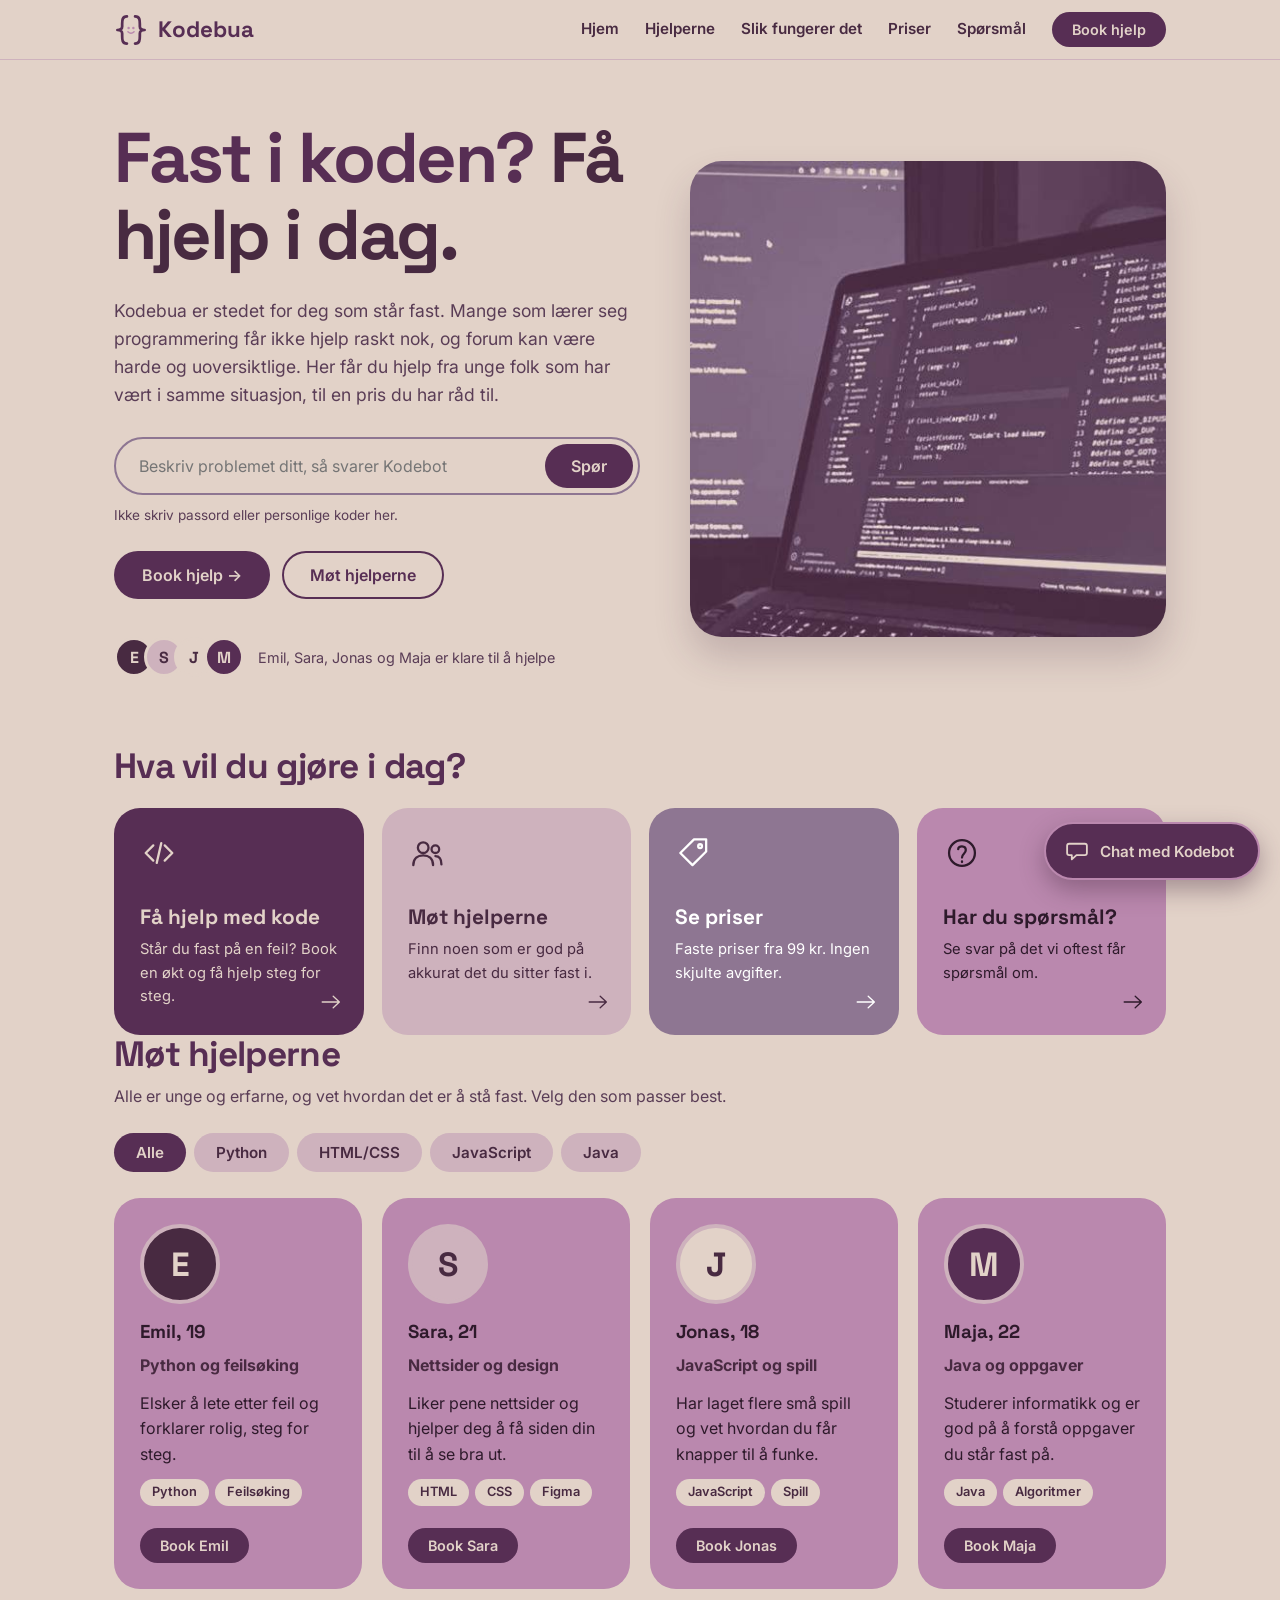
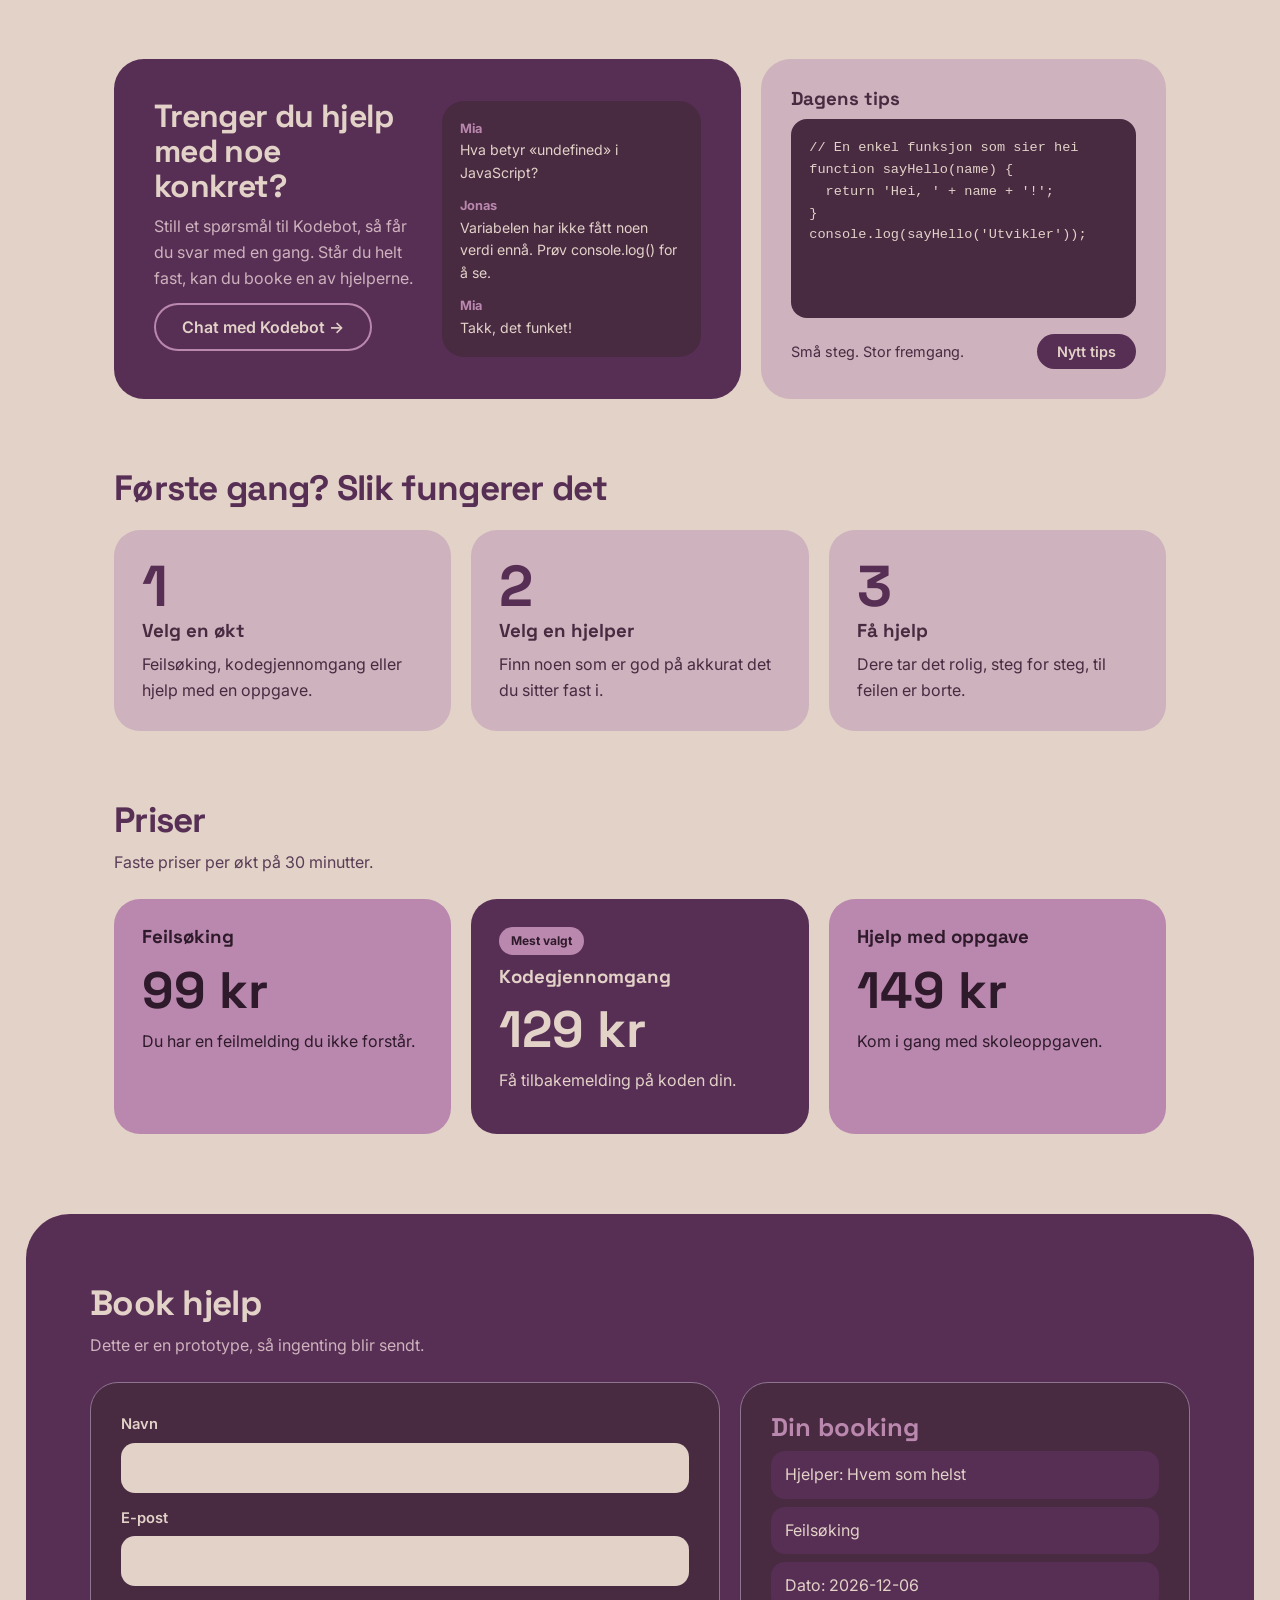
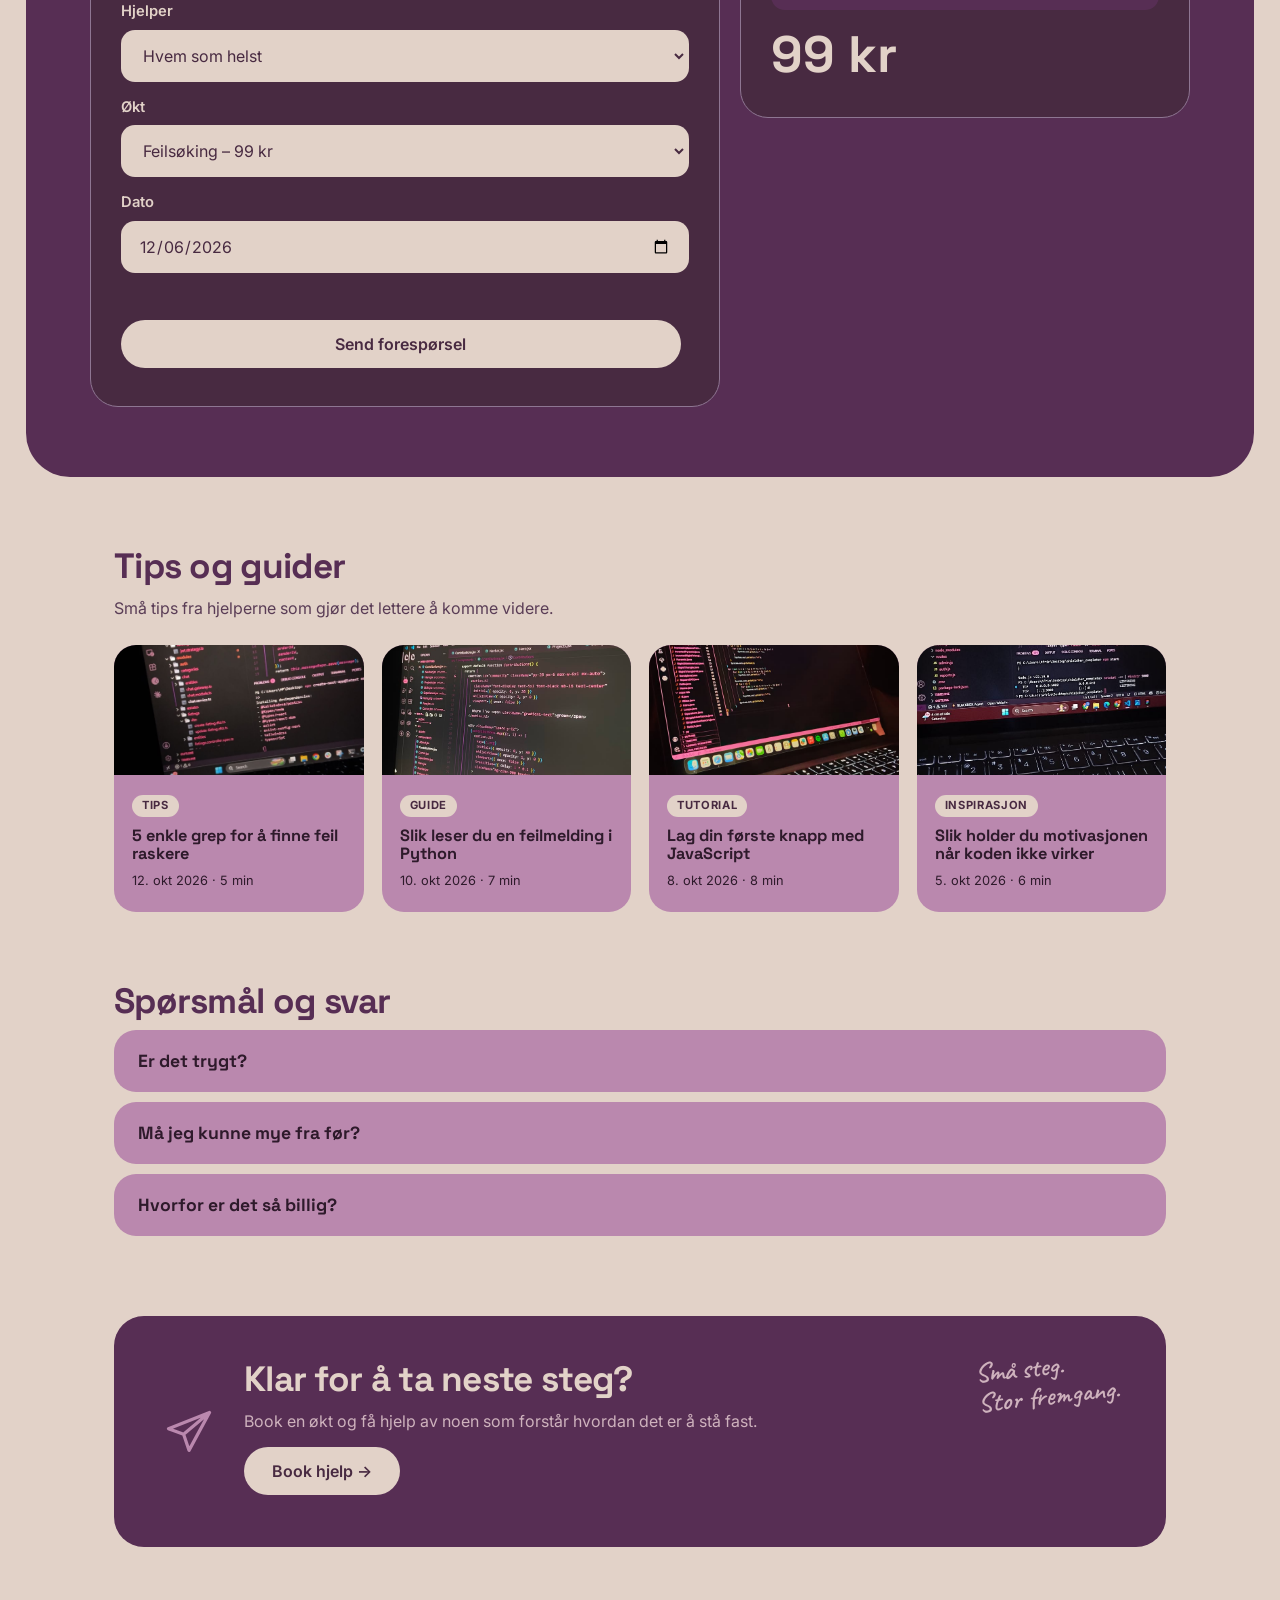
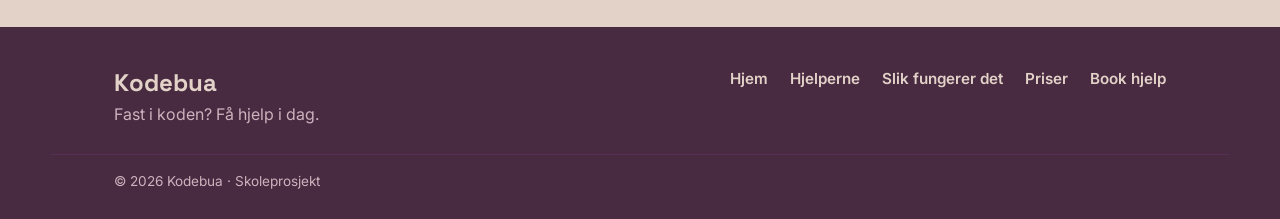
==== index.html @ 3bad92e0 "nettside" ====
<!doctype html>
<html lang="nb">
  <head>
    <meta charset="utf-8" />
    <meta
      name="viewport"
      content="width=device-width, initial-scale=1, viewport-fit=cover"
    />
    <title>Kodebua – programmeringshjelp</title>
    <link
      href="https://fonts.googleapis.com/css2?family=Caveat:wght@600&family=Inter:wght@400;600&family=Space+Grotesk:wght@500;700&display=swap"
      rel="stylesheet"
    />
    <link rel="stylesheet" href="style.css" />
  </head>
  <body>
    <header class="topp">
      <div class="wrap topprad">
        <a class="logo" href="#hjem">
          <svg
            viewBox="0 0 100 100"
            width="34"
            height="34"
            fill="none"
            stroke-linecap="round"
            stroke-linejoin="round"
          >
            <path
              d="M38 10C24 10 24 22 24 32L24 40C24 48 18 50 10 50C18 50 24 52 24 60L24 68C24 78 24 90 38 90"
              stroke="currentColor"
              stroke-width="8"
            />
            <path
              d="M62 10C76 10 76 22 76 32L76 40C76 48 82 50 90 50C82 50 76 52 76 60L76 68C76 78 76 90 62 90"
              stroke="currentColor"
              stroke-width="8"
            />
            <circle cx="43" cy="44" r="3.6" fill="#BA88AE" />
            <circle cx="57" cy="44" r="3.6" fill="#BA88AE" />
            <path d="M41 55Q50 64 59 55" stroke="#BA88AE" stroke-width="4.5" />
          </svg>
          Kodebua
        </a>
        <button id="menyKnapp" class="burger">☰</button>
        <nav id="meny">
          <a href="#hjem">Hjem</a>
          <a href="#hjelpere">Hjelperne</a>
          <a href="#slik">Slik fungerer det</a>
          <a href="#priser">Priser</a>
          <a href="#faq">Spørsmål</a>
          <a href="#book" class="knapp liten">Book hjelp</a>
        </nav>
      </div>
    </header>
    <section id="hjem" class="hero wrap">
      <div>
        <h1>Fast i koden? <span>Få hjelp i dag.</span></h1>
        <p class="ingress">
          Kodebua er stedet for deg som står fast. Mange som lærer seg
          programmering får ikke hjelp raskt nok, og forum kan være harde og
          uoversiktlige. Her får du hjelp fra unge folk som har vært i samme
          situasjon, til en pris du har råd til.
        </p>

        <form id="sokSkjema" class="sok">
          <input
            id="sokInput"
            type="text"
            aria-label="Beskriv problemet ditt"
            placeholder="Beskriv problemet ditt, så svarer Kodebot"
            autocomplete="off"
          />
          <button class="knapp" type="submit">Spør</button>
        </form>
        <p class="sokTips">Ikke skriv passord eller personlige koder her.</p>

        <a href="#book" class="knapp">Book hjelp →</a>
        <a href="#hjelpere" class="knapp omriss">Møt hjelperne</a>

        <div class="avatarer">
          <span class="a1">E</span><span class="a2">S</span
          ><span class="a3">J</span><span class="a4">M</span>
          <p>Emil, Sara, Jonas og Maja er klare til å hjelpe</p>
        </div>
      </div>
      <div class="fotorute">
        <img src="bilder/hero.jpg" alt="Kode på en laptop" />
      </div>
    </section>
    <section class="wrap seksjon">
      <h2>Hva vil du gjøre i dag?</h2>
      <div class="valg">
        <a href="#book" class="v1">
          <svg viewBox="0 0 100 100" class="ikon">
            <path d="M35 30L15 50L35 70M65 30L85 50L65 70M56 24L44 76" />
          </svg>
          <h3>Få hjelp med kode</h3>
          <p>Står du fast på en feil? Book en økt og få hjelp steg for steg.</p>
          <svg viewBox="0 0 100 100" class="pil">
            <path d="M10 50H86M60 24L88 50L60 76" />
          </svg>
        </a>
        <a href="#hjelpere" class="v2">
          <svg viewBox="0 0 100 100" class="ikon">
            <circle cx="40" cy="36" r="14" />
            <path d="M14 82C14 64 26 56 40 56C54 56 66 64 66 82" />
            <circle cx="72" cy="40" r="10" />
            <path d="M72 58C82 58 88 66 88 80" />
          </svg>
          <h3>Møt hjelperne</h3>
          <p>Finn noen som er god på akkurat det du sitter fast i.</p>
          <svg viewBox="0 0 100 100" class="pil">
            <path d="M10 50H86M60 24L88 50L60 76" />
          </svg>
        </a>
        <a href="#priser" class="v3">
          <svg viewBox="0 0 100 100" class="ikon">
            <path d="M14 50L50 14H82V46L46 82Z" />
            <circle cx="66" cy="32" r="5" />
          </svg>
          <h3>Se priser</h3>
          <p>Faste priser fra 99 kr. Ingen skjulte avgifter.</p>
          <svg viewBox="0 0 100 100" class="pil">
            <path d="M10 50H86M60 24L88 50L60 76" />
          </svg>
        </a>
        <a href="#faq" class="v4">
          <svg viewBox="0 0 100 100" class="ikon">
            <circle cx="50" cy="50" r="34" />
            <path d="M40 40C40 30 60 30 60 42C60 52 50 52 50 62M50 72V74" />
          </svg>
          <h3>Har du spørsmål?</h3>
          <p>Se svar på det vi oftest får spørsmål om.</p>
          <svg viewBox="0 0 100 100" class="pil">
            <path d="M10 50H86M60 24L88 50L60 76" />
          </svg>
        </a>
      </div>
      <h2>Møt hjelperne</h2>
      <p class="under">
        Alle er unge og erfarne, og vet hvordan det er å stå fast. Velg den som
        passer best.
      </p>
      <div class="filter">
        <button data-sprak="alle" class="valgt">Alle</button>
        <button data-sprak="python">Python</button>
        <button data-sprak="html">HTML/CSS</button>
        <button data-sprak="javascript">JavaScript</button>
        <button data-sprak="java">Java</button>
      </div>
      <div class="hjelpere">
        <article class="hjelper" data-sprak="python">
          <div class="bilde a1">E</div>
          <h3>Emil, 19</h3>
          <p class="rolle">Python og feilsøking</p>
          <p>Elsker å lete etter feil og forklarer rolig, steg for steg.</p>
          <p class="tags"><span>Python</span><span>Feilsøking</span></p>
          <button class="knapp liten" data-navn="Emil">Book Emil</button>
        </article>
        <article class="hjelper" data-sprak="html css">
          <div class="bilde a2">S</div>
          <h3>Sara, 21</h3>
          <p class="rolle">Nettsider og design</p>
          <p>
            Liker pene nettsider og hjelper deg å få siden din til å se bra ut.
          </p>
          <p class="tags">
            <span>HTML</span><span>CSS</span><span>Figma</span>
          </p>
          <button class="knapp liten" data-navn="Sara">Book Sara</button>
        </article>
        <article class="hjelper" data-sprak="javascript">
          <div class="bilde a3">J</div>
          <h3>Jonas, 18</h3>
          <p class="rolle">JavaScript og spill</p>
          <p>
            Har laget flere små spill og vet hvordan du får knapper til å funke.
          </p>
          <p class="tags"><span>JavaScript</span><span>Spill</span></p>
          <button class="knapp liten" data-navn="Jonas">Book Jonas</button>
        </article>
        <article class="hjelper" data-sprak="java">
          <div class="bilde a4">M</div>
          <h3>Maja, 22</h3>
          <p class="rolle">Java og oppgaver</p>
          <p>
            Studerer informatikk og er god på å forstå oppgaver du står fast på.
          </p>
          <p class="tags"><span>Java</span><span>Algoritmer</span></p>
          <button class="knapp liten" data-navn="Maja">Book Maja</button>
        </article>
      </div>
    </section>
    <section class="wrap seksjon hjelpeblokk" id="hjelp">
      <div class="stor">
        <div>
          <h2>Trenger du hjelp med noe konkret?</h2>
          <p>
            Still et spørsmål til Kodebot, så får du svar med en gang. Står du
            helt fast, kan du booke en av hjelperne.
          </p>
          <button id="apneChat" class="knapp omriss">Chat med Kodebot →</button>
        </div>
        <div class="forhand">
          <p><b>Mia</b> Hva betyr «undefined» i JavaScript?</p>
          <p>
            <b>Jonas</b> Variabelen har ikke fått noen verdi ennå. Prøv
            console.log() for å se.
          </p>
          <p><b>Mia</b> Takk, det funket!</p>
        </div>
      </div>
      <div class="tipskort">
        <h3>Dagens tips</h3>
        <pre><code id="tipsKode">// En enkel funksjon som sier hei
function sayHello(name) {
  return 'Hei, ' + name + '!';
}
console.log(sayHello('Utvikler'));</code></pre>
        <div class="tipsbunn">
          <p>Små steg. Stor fremgang.</p>
          <button id="nyttTips" class="knapp liten">Nytt tips</button>
        </div>
      </div>
    </section>
    <section id="slik" class="wrap seksjon">
      <h2>Første gang? Slik fungerer det</h2>
      <div class="trinn">
        <div>
          <b>1</b>
          <h3>Velg en økt</h3>
          <p>Feilsøking, kodegjennomgang eller hjelp med en oppgave.</p>
        </div>
        <div>
          <b>2</b>
          <h3>Velg en hjelper</h3>
          <p>Finn noen som er god på akkurat det du sitter fast i.</p>
        </div>
        <div>
          <b>3</b>
          <h3>Få hjelp</h3>
          <p>Dere tar det rolig, steg for steg, til feilen er borte.</p>
        </div>
      </div>
    </section>
    <section id="priser" class="wrap seksjon">
      <h2>Priser</h2>
      <p class="under">Faste priser per økt på 30 minutter.</p>
      <div class="priser">
        <div>
          <h3>Feilsøking</h3>
          <p class="pris">99 kr</p>
          <p>Du har en feilmelding du ikke forstår.</p>
        </div>
        <div class="populaer">
          <span class="badge">Mest valgt</span>
          <h3>Kodegjennomgang</h3>
          <p class="pris">129 kr</p>
          <p>Få tilbakemelding på koden din.</p>
        </div>
        <div>
          <h3>Hjelp med oppgave</h3>
          <p class="pris">149 kr</p>
          <p>Kom i gang med skoleoppgaven.</p>
        </div>
      </div>
    </section>
    <section id="book" class="mork">
      <div class="indre">
        <h2>Book hjelp</h2>
        <p class="under">Dette er en prototype, så ingenting blir sendt.</p>
        <div class="bookboks">
          <form id="skjema">
            <label>Navn <input id="navn" type="text" /></label>
            <label>E-post <input id="epost" type="text" /></label>
            <label
              >Hjelper
              <select id="hjelper">
                <option>Hvem som helst</option>
                <option>Emil</option>
                <option>Sara</option>
                <option>Jonas</option>
                <option>Maja</option>
              </select>
            </label>
            <label
              >Økt
              <select id="okt">
                <option value="99">Feilsøking – 99 kr</option>
                <option value="129">Kodegjennomgang – 129 kr</option>
                <option value="149">Hjelp med oppgave – 149 kr</option>
              </select>
            </label>
            <label>Dato <input id="dato" type="date" /></label>
            <p id="feil" class="feil"></p>
            <button class="knapp" type="submit">Send forespørsel</button>
          </form>
          <div class="sammendrag">
            <h3>Din booking</h3>
            <p class="linje" id="sumHjelper"></p>
            <p class="linje" id="sumOkt"></p>
            <p class="linje" id="sumDato"></p>
            <p id="sumPris" class="storpris"></p>
          </div>
        </div>
        <div id="takk" class="takk" hidden></div>
      </div>
    </section>
    <section id="guider" class="wrap seksjon">
      <h2>Tips og guider</h2>
      <p class="under">
        Små tips fra hjelperne som gjør det lettere å komme videre.
      </p>
      <div class="artikler">
        <article>
          <img src="bilder/program4.jpg" alt="" />
          <div>
            <span class="tag">Tips</span>
            <h3>5 enkle grep for å finne feil raskere</h3>
            <p>12. okt 2026 · 5 min</p>
          </div>
        </article>
        <article>
          <img src="bilder/program1.jpg" alt="" />
          <div>
            <span class="tag">Guide</span>
            <h3>Slik leser du en feilmelding i Python</h3>
            <p>10. okt 2026 · 7 min</p>
          </div>
        </article>
        <article>
          <img src="bilder/program2.jpg" alt="" />
          <div>
            <span class="tag">Tutorial</span>
            <h3>Lag din første knapp med JavaScript</h3>
            <p>8. okt 2026 · 8 min</p>
          </div>
        </article>
        <article>
          <img src="bilder/program3.jpg" alt="" />
          <div>
            <span class="tag">Inspirasjon</span>
            <h3>Slik holder du motivasjonen når koden ikke virker</h3>
            <p>5. okt 2026 · 6 min</p>
          </div>
        </article>
      </div>
    </section>
    <section id="faq" class="wrap seksjon">
      <h2>Spørsmål og svar</h2>
      <div class="faq">
        <div>
          <button>Er det trygt?</button>
          <p hidden>
            Ja. Alle følger faste regler, og du kan avslutte når du vil.
          </p>
        </div>
        <div>
          <button>Må jeg kunne mye fra før?</button>
          <p hidden>
            Nei, du kan være helt nybegynner. Ingen spørsmål er for enkle.
          </p>
        </div>
        <div>
          <button>Hvorfor er det så billig?</button>
          <p hidden>
            Hjelperne er unge, og vi vil at alle studenter skal ha råd til
            hjelp.
          </p>
        </div>
      </div>
    </section>
    <section class="wrap seksjon">
      <div class="cta">
        <svg viewBox="0 0 100 100" class="ctaikon">
          <path d="M88 14L12 44L40 54L50 84ZM40 54L88 14" />
        </svg>
        <div>
          <h2>Klar for å ta neste steg?</h2>
          <p>
            Book en økt og få hjelp av noen som forstår hvordan det er å stå
            fast.
          </p>
          <a href="#book" class="knapp lys">Book hjelp →</a>
        </div>
        <p class="notat2">Små steg.<br />Stor fremgang.</p>
      </div>
    </section>

    <footer>
      <div class="wrap fot">
        <div>
          <b>Kodebua</b>
          <p>Fast i koden? Få hjelp i dag.</p>
        </div>
        <div class="fotlenker">
          <a href="#hjem">Hjem</a><a href="#hjelpere">Hjelperne</a
          ><a href="#slik">Slik fungerer det</a><a href="#priser">Priser</a
          ><a href="#book">Book hjelp</a>
        </div>
      </div>
      <p class="wrap skole">© 2026 Kodebua · Skoleprosjekt</p>
    </footer>
    <button id="chatKnapp" class="chatKnapp" aria-label="Åpne chat">
      <svg
        viewBox="0 0 100 100"
        width="26"
        height="26"
        fill="none"
        stroke="currentColor"
        stroke-width="7"
        stroke-linecap="round"
        stroke-linejoin="round"
      >
        <path
          d="M20 22H80A8 8 0 0 1 88 30V58A8 8 0 0 1 80 66H48L30 82V66H20A8 8 0 0 1 12 58V30A8 8 0 0 1 20 22Z"
        />
      </svg>
      Chat med Kodebot
    </button>
    <div id="chatVindu" class="chatVindu" hidden>
      <div class="chatTopp">
        <div class="chatAvatar">
          <svg
            viewBox="0 0 100 100"
            width="26"
            height="26"
            fill="none"
            stroke-linecap="round"
            stroke-linejoin="round"
          >
            <path
              d="M38 10C24 10 24 22 24 32L24 40C24 48 18 50 10 50C18 50 24 52 24 60L24 68C24 78 24 90 38 90"
              stroke="#482A41"
              stroke-width="9"
            />
            <path
              d="M62 10C76 10 76 22 76 32L76 40C76 48 82 50 90 50C82 50 76 52 76 60L76 68C76 78 76 90 62 90"
              stroke="#482A41"
              stroke-width="9"
            />
            <circle cx="43" cy="44" r="4" fill="#BA88AE" />
            <circle cx="57" cy="44" r="4" fill="#BA88AE" />
            <path d="M41 55Q50 64 59 55" stroke="#BA88AE" stroke-width="5" />
          </svg>
        </div>
        <div class="chatNavn">
          <b>Kodebot</b><span><i></i> Online</span>
        </div>
        <button id="chatLukk" aria-label="Lukk chat">✕</button>
      </div>
      <div id="chatMeldinger" class="chatMeldinger"></div>
      <div class="chatForslag">
        <button>Priser</button>
        <button>Hvordan booker jeg?</button>
        <button>Hvem er hjelperne?</button>
        <button>Er det trygt?</button>
      </div>
      <form id="chatSkjema" class="chatSkjema">
        <input
          id="chatInput"
          type="text"
          placeholder="Skriv et spørsmål …"
          autocomplete="off"
        />
        <button type="submit" aria-label="Send">
          <svg
            viewBox="0 0 24 24"
            width="20"
            height="20"
            fill="none"
            stroke="currentColor"
            stroke-width="2.4"
            stroke-linecap="round"
            stroke-linejoin="round"
          >
            <path d="M5 12h14M13 6l6 6-6 6" />
          </svg>
        </button>
      </form>
    </div>
    <script src="script.js"></script>
  </body>
</html>
---- style.css ----
:root {
  --puce: #482a41;
  --violet: #572e54;
  --mount: #8e7692;
  --orchid: #ba88ae;
  --silver: #ceb2bd;
  --sand: #e2d2c8;

  --bg: #e2d2c8;
  --tekst: #482a41;
  --lys: #5a3d56;
  --kortTekst: #2e1a2b;

  box-sizing: border-box;
  padding-top: env(safe-area-inset-top, 0px);
  padding-bottom: env(safe-area-inset-bottom, 0px);
}

* {
  box-sizing: border-box;
}

html {
  scroll-behavior: smooth;
  scroll-padding-top: 80px;
  -webkit-text-size-adjust: 100%;
}

body {
  margin: 0;
  background: var(--bg);
  color: var(--tekst);
  font-family: Inter, sans-serif;
  line-height: 1.6;
}

h1,
h2,
h3 {
  font-family: "Space Grotesk", sans-serif;
  line-height: 1.1;
  margin: 0 0 10px;
  color: var(--violet);
}

h2 {
  font-size: 2.2rem;
  letter-spacing: -0.02em;
}
p {
  margin: 0 0 12px;
}
a {
  color: inherit;
}
img {
  display: block;
  width: 100%;
}

.wrap {
  max-width: 1180px;
  margin: 0 auto;
  padding-left: max(5vw, 18px);
  padding-right: max(5vw, 18px);
}

.seksjon {
  padding-top: 70px;
}
.under {
  color: var(--lys);
  margin-bottom: 24px;
}

/* gjør at innholdet i rutenettene kan krympe på små skjermer */
.hero > *,
.hjelpeblokk > *,
.bookboks > *,
.stor > *,
.cta > div {
  min-width: 0;
}

.topp {
  position: sticky;
  top: 0;
  z-index: 10;
  background: var(--bg);
  border-bottom: 1px solid var(--silver);
}

.topprad {
  display: flex;
  justify-content: space-between;
  align-items: center;
  padding-top: 12px;
  padding-bottom: 12px;
}

.logo {
  display: flex;
  align-items: center;
  gap: 10px;
  text-decoration: none;
  font:
    700 1.4rem "Space Grotesk",
    sans-serif;
  color: var(--violet);
}

nav {
  display: flex;
  align-items: center;
  gap: 26px;
}
nav a {
  text-decoration: none;
  font-weight: 600;
  font-size: 0.95rem;
}
nav a:not(.knapp):hover {
  color: var(--violet);
  text-decoration: underline;
  text-underline-offset: 6px;
}

.burger {
  display: none;
  background: none;
  border: 0;
  color: var(--violet);
  font-size: 1.8rem;
  line-height: 1;
  padding: 8px 10px;
  cursor: pointer;
}

.knapp {
  display: inline-block;
  border: 0;
  cursor: pointer;
  text-decoration: none;
  font:
    600 1rem Inter,
    sans-serif;
  padding: 14px 28px;
  border-radius: 999px;
  background: var(--violet);
  color: var(--sand);
  margin: 0 8px 8px 0;
  transition:
    transform 0.15s,
    box-shadow 0.15s;
}

.knapp:hover {
  transform: translateY(-2px);
  box-shadow: 0 8px 18px rgba(72, 42, 65, 0.25);
}
.knapp.liten {
  padding: 9px 20px;
  font-size: 0.9rem;
}
.knapp.lys {
  background: var(--sand);
  color: var(--puce);
}
.knapp.omriss {
  background: none;
  color: var(--violet);
  box-shadow: inset 0 0 0 2px var(--violet);
}
nav .knapp.liten {
  margin: 0;
}

.hero {
  display: grid;
  grid-template-columns: 1.05fr 0.95fr;
  gap: 50px;
  align-items: center;
  padding-top: 60px;
}

.hero h1 {
  font-size: 4.4rem;
  letter-spacing: -0.035em;
  margin-bottom: 22px;
}
.hero h1 span {
  color: var(--puce);
}
.ingress {
  font-size: 1.1rem;
  color: var(--lys);
  max-width: 50ch;
  margin-bottom: 28px;
}

.avatarer {
  display: flex;
  align-items: center;
  margin-top: 30px;
}

.avatarer span {
  width: 40px;
  height: 40px;
  flex-shrink: 0;
  border-radius: 50%;
  display: grid;
  place-items: center;
  font:
    700 1rem "Space Grotesk",
    sans-serif;
  border: 3px solid var(--bg);
  margin-right: -10px;
}

.avatarer p {
  margin: 0 0 0 24px;
  font-size: 0.9rem;
  color: var(--lys);
}

.a1 {
  background: var(--puce);
  color: var(--sand);
}
.a2 {
  background: var(--silver);
  color: var(--puce);
}
.a3 {
  background: var(--sand);
  color: var(--puce);
}
.a4 {
  background: var(--violet);
  color: var(--sand);
}

.fotorute img {
  aspect-ratio: 1;
  object-fit: cover;
  border-radius: 32px;
  box-shadow: 0 20px 36px rgba(72, 42, 65, 0.2);
}

.sok {
  display: flex;
  max-width: 560px;
  padding: 5px;
  background: var(--sand);
  border: 2px solid var(--mount);
  border-radius: 999px;
}

.sok input {
  flex: 1;
  min-width: 0;
  border: 0;
  background: transparent;
  padding: 12px 18px;
}
.sok .knapp {
  margin: 0;
  padding: 11px 26px;
}
.sokTips {
  font-size: 0.85rem;
  color: var(--lys);
  margin: 10px 0 24px;
}

.valg {
  display: grid;
  grid-template-columns: repeat(4, 1fr);
  gap: 18px;
  margin-top: 22px;
}

.valg a {
  position: relative;
  display: block;
  min-height: 220px;
  padding: 26px;
  border-radius: 26px;
  text-decoration: none;
  transition: transform 0.2s;
}

.valg a:hover {
  transform: translateY(-5px);
}
.valg h3 {
  color: inherit;
  font-size: 1.3rem;
}
.valg p {
  margin: 0;
  font-size: 0.92rem;
  max-width: 24ch;
}
.valg .v1 {
  background: var(--violet);
  color: var(--sand);
}
.valg .v2 {
  background: var(--silver);
  color: var(--puce);
}
.valg .v3 {
  background: var(--mount);
  color: #fff;
}
.valg .v4 {
  background: var(--orchid);
  color: var(--kortTekst);
}

.ikon,
.pil,
.ctaikon {
  fill: none;
  stroke: currentColor;
  stroke-width: 6;
  stroke-linecap: round;
  stroke-linejoin: round;
}
.ikon {
  width: 38px;
  height: 38px;
  margin-bottom: 26px;
}
.pil {
  position: absolute;
  right: 22px;
  bottom: 22px;
  width: 22px;
  height: 22px;
}

.filter {
  display: flex;
  flex-wrap: wrap;
  gap: 8px;
  margin-bottom: 26px;
}

.filter button {
  border: 0;
  cursor: pointer;
  font:
    600 0.95rem Inter,
    sans-serif;
  padding: 10px 22px;
  border-radius: 999px;
  background: var(--silver);
  color: var(--puce);
}

.filter button:hover {
  background: var(--mount);
  color: #fff;
}
.filter button.valgt {
  background: var(--violet);
  color: var(--sand);
}

.hjelpere {
  display: grid;
  grid-template-columns: repeat(4, 1fr);
  gap: 20px;
}
.hjelper {
  background: var(--orchid);
  color: var(--kortTekst);
  border-radius: 26px;
  padding: 26px;
}
.hjelper h3 {
  color: var(--kortTekst);
}
.hjelper[hidden] {
  display: none;
}

.bilde {
  width: 80px;
  height: 80px;
  border-radius: 50%;
  display: grid;
  place-items: center;
  font:
    700 2.1rem "Space Grotesk",
    sans-serif;
  margin-bottom: 18px;
  border: 4px solid var(--silver);
}

img.bilde {
  object-fit: cover;
}
.rolle {
  font-weight: 700;
  color: var(--puce);
}
.tags {
  display: flex;
  flex-wrap: wrap;
  gap: 6px;
}
.tags span {
  background: var(--sand);
  color: var(--puce);
  font-size: 0.8rem;
  font-weight: 600;
  padding: 3px 12px;
  border-radius: 999px;
}
.hjelper .knapp {
  margin: 10px 0 0;
}

.hjelpeblokk {
  display: grid;
  grid-template-columns: 1.55fr 1fr;
  gap: 20px;
}

.stor {
  background: var(--violet);
  color: var(--sand);
  border-radius: 30px;
  padding: 40px;
  display: grid;
  grid-template-columns: 1fr 1fr;
  gap: 28px;
  align-items: center;
}

.stor h2 {
  color: var(--sand);
  font-size: 2rem;
}
.stor p {
  color: var(--silver);
}
.stor .knapp.omriss {
  color: var(--sand);
  box-shadow: inset 0 0 0 2px var(--orchid);
}

.forhand {
  background: var(--puce);
  border-radius: 22px;
  padding: 18px;
}
.forhand p {
  margin: 0 0 12px;
  font-size: 0.88rem;
  color: var(--sand);
}
.forhand p:last-child {
  margin: 0;
}
.forhand b {
  display: block;
  color: var(--orchid);
  font-size: 0.8rem;
}

.tipskort {
  background: var(--silver);
  color: var(--puce);
  border-radius: 30px;
  padding: 30px;
  display: flex;
  flex-direction: column;
}
.tipskort h3 {
  color: var(--puce);
}

pre {
  margin: 0 0 16px;
  padding: 18px;
  border-radius: 16px;
  background: var(--puce);
  color: var(--sand);
  font:
    500 0.85rem/1.6 Consolas,
    Menlo,
    monospace;
  overflow-x: auto;
  flex: 1;
}

.tipsbunn {
  display: flex;
  justify-content: space-between;
  align-items: center;
  gap: 12px;
}
.tipsbunn p {
  margin: 0;
  font-size: 0.9rem;
}
.tipsbunn .knapp {
  margin: 0;
}

.trinn {
  display: grid;
  grid-template-columns: repeat(3, 1fr);
  gap: 20px;
  margin-top: 22px;
}
.trinn div {
  background: var(--silver);
  border-radius: 26px;
  padding: 28px;
}
.trinn b {
  display: block;
  font:
    700 3.6rem/1 "Space Grotesk",
    sans-serif;
  color: var(--violet);
  margin-bottom: 6px;
}
.trinn h3 {
  color: var(--puce);
}
.trinn p {
  margin: 0;
}

.priser {
  display: grid;
  grid-template-columns: repeat(3, 1fr);
  gap: 20px;
}
.priser div {
  background: var(--orchid);
  color: var(--kortTekst);
  border-radius: 26px;
  padding: 28px;
}
.priser h3 {
  color: inherit;
}
.pris {
  font:
    700 3.2rem "Space Grotesk",
    sans-serif;
  margin: 0 0 6px;
}
.priser .populaer {
  background: var(--violet);
  color: var(--sand);
}

.badge {
  display: inline-block;
  background: var(--orchid);
  color: var(--kortTekst);
  font-weight: 700;
  font-size: 0.75rem;
  padding: 4px 12px;
  border-radius: 999px;
  margin-bottom: 12px;
}

.mork {
  margin: 80px 2vw 0;
  border-radius: 44px;
  background: var(--violet);
  color: var(--sand);
  padding: 70px 5vw;
}
.indre {
  max-width: 1100px;
  margin: 0 auto;
}
.mork h2 {
  color: var(--sand);
}
.mork .under {
  color: var(--silver);
}

.bookboks {
  display: grid;
  grid-template-columns: 1.4fr 1fr;
  gap: 20px;
}

/* denne hadde en skråstrek foran (\#skjema), så den virket ikke */
#skjema {
  background: var(--puce);
  border: 1px solid var(--mount);
  border-radius: 28px;
  padding: 30px;
  display: grid;
  gap: 14px;
}

label {
  display: grid;
  gap: 6px;
  font-weight: 600;
  font-size: 0.92rem;
}

input,
select {
  font:
    400 1rem Inter,
    sans-serif;
  padding: 13px 16px;
  border-radius: 14px;
  border: 2px solid transparent;
  background: var(--sand);
  color: var(--puce);
  width: 100%;
}

input:focus,
select:focus {
  border-color: var(--orchid);
  outline: none;
}
.feil {
  color: var(--orchid);
  margin: 0;
  min-height: 1.2em;
}
.mork .knapp {
  background: var(--sand);
  color: var(--puce);
}

.sammendrag {
  background: var(--puce);
  border: 1px solid var(--mount);
  border-radius: 28px;
  padding: 30px;
  align-self: start;
}
.sammendrag h3 {
  color: var(--orchid);
  font-size: 1.6rem;
}
.linje {
  background: var(--violet);
  border-radius: 14px;
  padding: 11px 14px;
  margin-bottom: 8px;
}
.storpris {
  font:
    700 3.2rem "Space Grotesk",
    sans-serif;
  margin: 12px 0 0;
}
.takk {
  background: var(--puce);
  border-radius: 28px;
  padding: 30px;
  text-align: center;
  margin-top: 20px;
}
.takk[hidden] {
  display: none;
}

.artikler {
  display: grid;
  grid-template-columns: repeat(4, 1fr);
  gap: 18px;
}
.artikler article {
  background: var(--orchid);
  color: var(--kortTekst);
  border-radius: 22px;
  overflow: hidden;
}
.artikler img {
  height: 130px;
  object-fit: cover;
}
.artikler div {
  padding: 16px 18px 20px;
}

.tag {
  display: inline-block;
  background: var(--sand);
  color: var(--puce);
  font-size: 0.7rem;
  font-weight: 700;
  letter-spacing: 0.06em;
  text-transform: uppercase;
  padding: 2px 10px;
  border-radius: 999px;
}

.artikler h3 {
  color: var(--kortTekst);
  font-size: 1.02rem;
  margin: 10px 0 8px;
}
.artikler p {
  margin: 0;
  font-size: 0.8rem;
}

.faq div {
  background: var(--orchid);
  color: var(--kortTekst);
  border-radius: 22px;
  margin-bottom: 10px;
  overflow: hidden;
}

.faq button {
  width: 100%;
  text-align: left;
  background: none;
  border: 0;
  cursor: pointer;
  color: var(--kortTekst);
  font:
    700 1.1rem "Space Grotesk",
    sans-serif;
  padding: 20px 24px;
}

.faq p {
  padding: 0 24px 20px;
  margin: 0;
}

.cta {
  position: relative;
  display: flex;
  align-items: center;
  gap: 28px;
  background: var(--violet);
  color: var(--sand);
  border-radius: 30px;
  padding: 44px 48px;
}
.cta h2 {
  color: var(--sand);
}
.cta p {
  color: var(--silver);
}
.ctaikon {
  width: 54px;
  height: 54px;
  flex-shrink: 0;
  color: var(--orchid);
}

.notat2 {
  position: absolute;
  right: 48px;
  top: 36px;
  margin: 0;
  font:
    600 1.7rem/1.1 Caveat,
    cursive;
  color: var(--orchid);
  transform: rotate(-6deg);
}

/* bunnen */
footer {
  margin-top: 80px;
  padding: 40px 0 26px;
  background: var(--puce);
  color: var(--sand);
}
.fot {
  display: flex;
  justify-content: space-between;
  gap: 30px;
  flex-wrap: wrap;
}
.fot b {
  font:
    700 1.5rem "Space Grotesk",
    sans-serif;
}
.fot p {
  color: var(--silver);
  margin: 4px 0 0;
}
.fotlenker {
  display: flex;
  gap: 22px;
  flex-wrap: wrap;
  align-items: flex-start;
}
.fotlenker a {
  text-decoration: none;
  font-weight: 600;
  font-size: 0.95rem;
}
.fotlenker a:hover {
  color: var(--orchid);
}
.skole {
  margin-top: 26px;
  padding-top: 16px;
  border-top: 1px solid var(--violet);
  font-size: 0.85rem;
  color: var(--silver);
}

/* chatboten */
.chatKnapp {
  position: fixed;
  right: 20px;
  bottom: calc(20px + env(safe-area-inset-bottom, 0px));
  z-index: 50;
  display: flex;
  align-items: center;
  gap: 10px;
  padding: 14px 24px 14px 18px;
  border-radius: 999px;
  border: 2px solid var(--orchid);
  cursor: pointer;
  background: var(--violet);
  color: var(--sand);
  font:
    600 0.95rem Inter,
    sans-serif;
  box-shadow: 0 10px 24px rgba(72, 42, 65, 0.4);
  transition: transform 0.2s;
}

.chatKnapp:hover {
  transform: translateY(-3px);
}

.chatVindu {
  position: fixed;
  right: 20px;
  bottom: calc(96px + env(safe-area-inset-bottom, 0px));
  z-index: 50;
  width: min(360px, calc(100vw - 32px));
  height: 480px;
  max-height: calc(100vh - 130px);
  max-height: calc(100dvh - 130px);
  display: flex;
  flex-direction: column;
  background: var(--sand);
  border-radius: 28px;
  overflow: hidden;
  box-shadow: 0 20px 50px rgba(72, 42, 65, 0.4);
  animation: opp 0.25s both;
}

.chatVindu[hidden] {
  display: none;
}
.chatTopp {
  display: flex;
  align-items: center;
  gap: 12px;
  padding: 16px 18px;
  background: var(--violet);
  color: var(--sand);
}
.chatAvatar {
  width: 44px;
  height: 44px;
  border-radius: 50%;
  background: var(--sand);
  display: grid;
  place-items: center;
}
.chatNavn {
  flex: 1;
}
.chatNavn b {
  display: block;
  font:
    700 1.1rem "Space Grotesk",
    sans-serif;
  line-height: 1.2;
}
.chatNavn span {
  font-size: 0.8rem;
  color: var(--silver);
}
.chatNavn i {
  display: inline-block;
  width: 8px;
  height: 8px;
  border-radius: 50%;
  background: var(--orchid);
  margin-right: 4px;
}
.chatTopp button {
  background: var(--puce);
  border: 0;
  width: 36px;
  height: 36px;
  border-radius: 50%;
  color: var(--sand);
  cursor: pointer;
}
.chatMeldinger {
  flex: 1;
  overflow-y: auto;
  padding: 18px 16px 10px;
  display: flex;
  flex-direction: column;
  gap: 10px;
}

.melding {
  margin: 0;
  max-width: 84%;
  padding: 11px 15px;
  border-radius: 20px;
  font-size: 0.93rem;
  line-height: 1.45;
  animation: opp 0.2s both;
}
.melding.bot {
  background: var(--orchid);
  color: var(--kortTekst);
  border-bottom-left-radius: 6px;
  align-self: flex-start;
}
.melding.meg {
  background: var(--violet);
  color: var(--sand);
  border-bottom-right-radius: 6px;
  align-self: flex-end;
}

.skriver {
  display: flex;
  gap: 4px;
  padding: 14px 16px;
}
.skriver span {
  width: 7px;
  height: 7px;
  border-radius: 50%;
  background: var(--mount);
  animation: hopp 1s infinite;
}
.skriver span:nth-child(2) {
  animation-delay: 0.15s;
}
.skriver span:nth-child(3) {
  animation-delay: 0.3s;
}

.chatForslag {
  display: flex;
  flex-wrap: wrap;
  gap: 6px;
  padding: 0 16px 12px;
}
.chatForslag button {
  cursor: pointer;
  background: var(--silver);
  color: var(--puce);
  font:
    600 0.8rem Inter,
    sans-serif;
  padding: 7px 13px;
  border-radius: 999px;
  border: 0;
}
.chatForslag button:hover {
  background: var(--mount);
  color: #fff;
}

.chatSkjema {
  display: flex;
  gap: 8px;
  padding: 12px 14px 16px;
  background: var(--silver);
}
.chatSkjema input {
  min-width: 0;
  background: var(--sand);
  padding: 11px 16px;
  border-radius: 999px;
}
.chatSkjema button {
  border: 0;
  cursor: pointer;
  background: var(--violet);
  color: var(--sand);
  width: 44px;
  height: 44px;
  flex-shrink: 0;
  border-radius: 50%;
  display: grid;
  place-items: center;
}
.chatSkjema button:hover {
  background: var(--puce);
}

@keyframes opp {
  from {
    opacity: 0;
    transform: translateY(10px);
  }
  to {
    opacity: 1;
    transform: none;
  }
}

@keyframes hopp {
  0%,
  60%,
  100% {
    transform: translateY(0);
  }
  30% {
    transform: translateY(-5px);
  }
}

/* ---------- nettbrett ---------- */
@media (max-width: 1000px) {
  .valg,
  .hjelpere,
  .artikler {
    grid-template-columns: 1fr 1fr;
  }
  .hjelpeblokk {
    grid-template-columns: 1fr;
  }
}

/* ---------- stor mobil og liten nettbrett ---------- */
@media (max-width: 820px) {
  .seksjon {
    padding-top: 56px;
  }
  .hero,
  .bookboks {
    grid-template-columns: 1fr;
  }
  .hero {
    gap: 32px;
    padding-top: 32px;
  }
  .hero h1 {
    font-size: 3rem;
  }
  .fotorute {
    max-width: 420px;
  }
  .trinn,
  .priser,
  .stor {
    grid-template-columns: 1fr;
  }
  .stor {
    padding: 30px 26px;
    gap: 22px;
  }
  .tipskort {
    padding: 24px;
  }
  .trinn div,
  .priser div {
    padding: 24px;
  }
  .valg a {
    min-height: 0;
    padding-bottom: 60px;
  }
  h2 {
    font-size: 1.9rem;
  }
  .mork {
    margin: 56px 10px 0;
    padding: 40px 18px;
    border-radius: 32px;
  }
  #skjema,
  .sammendrag {
    padding: 22px;
  }
  .cta {
    flex-direction: column;
    align-items: flex-start;
    padding: 34px 26px;
  }
  .notat2 {
    display: none;
  }
  .fot {
    flex-direction: column;
    gap: 22px;
  }
  footer {
    margin-top: 56px;
  }
  .burger {
    display: block;
  }

  nav {
    display: none;
    position: absolute;
    top: 100%;
    left: 0;
    right: 0;
    flex-direction: column;
    align-items: flex-start;
    gap: 6px;
    padding: 12px 18px 22px;
    background: var(--bg);
    border-bottom: 1px solid var(--silver);
  }

  nav a:not(.knapp) {
    display: block;
    width: 100%;
    padding: 10px 0;
    font-size: 1.05rem;
  }
  nav .knapp.liten {
    margin-top: 8px;
  }
  nav.apen {
    display: flex;
  }
}

/* ---------- mobil ---------- */
@media (max-width: 560px) {
  .valg,
  .hjelpere,
  .artikler {
    grid-template-columns: 1fr;
  }
  .hero h1 {
    font-size: 2.6rem;
  }
  h2 {
    font-size: 1.7rem;
  }
  .stor h2 {
    font-size: 1.6rem;
  }
  .pris,
  .storpris {
    font-size: 2.6rem;
  }
  .ingress {
    font-size: 1rem;
  }
  .hero a.knapp {
    display: block;
    text-align: center;
    margin: 0 0 10px;
  }
  .sok .knapp {
    padding: 11px 20px;
  }
  .avatarer p {
    font-size: 0.85rem;
  }
  .artikler img {
    height: 170px;
  }
  .faq button {
    font-size: 1rem;
    padding: 18px 20px;
  }
  .faq p {
    padding: 0 20px 18px;
  }
  .tipsbunn {
    flex-wrap: wrap;
  }

  /* chatknappen blir rund så den ikke dekker innhold */
  .chatKnapp {
    font-size: 0;
    gap: 0;
    padding: 16px;
    right: 14px;
    bottom: calc(14px + env(safe-area-inset-bottom, 0px));
  }
  .chatKnapp svg {
    width: 28px;
    height: 28px;
  }

  /* chatvinduet fyller bredden på mobil */
  .chatVindu {
    left: 12px;
    right: 12px;
    width: auto;
    bottom: calc(86px + env(safe-area-inset-bottom, 0px));
    height: 560px;
    max-height: calc(100vh - 110px);
    max-height: calc(100dvh - 110px);
  }
}

@media (prefers-reduced-motion: reduce) {
  * {
    animation: none !important;
    transition: none !important;
  }
}

.skjult {
  display: none;
}
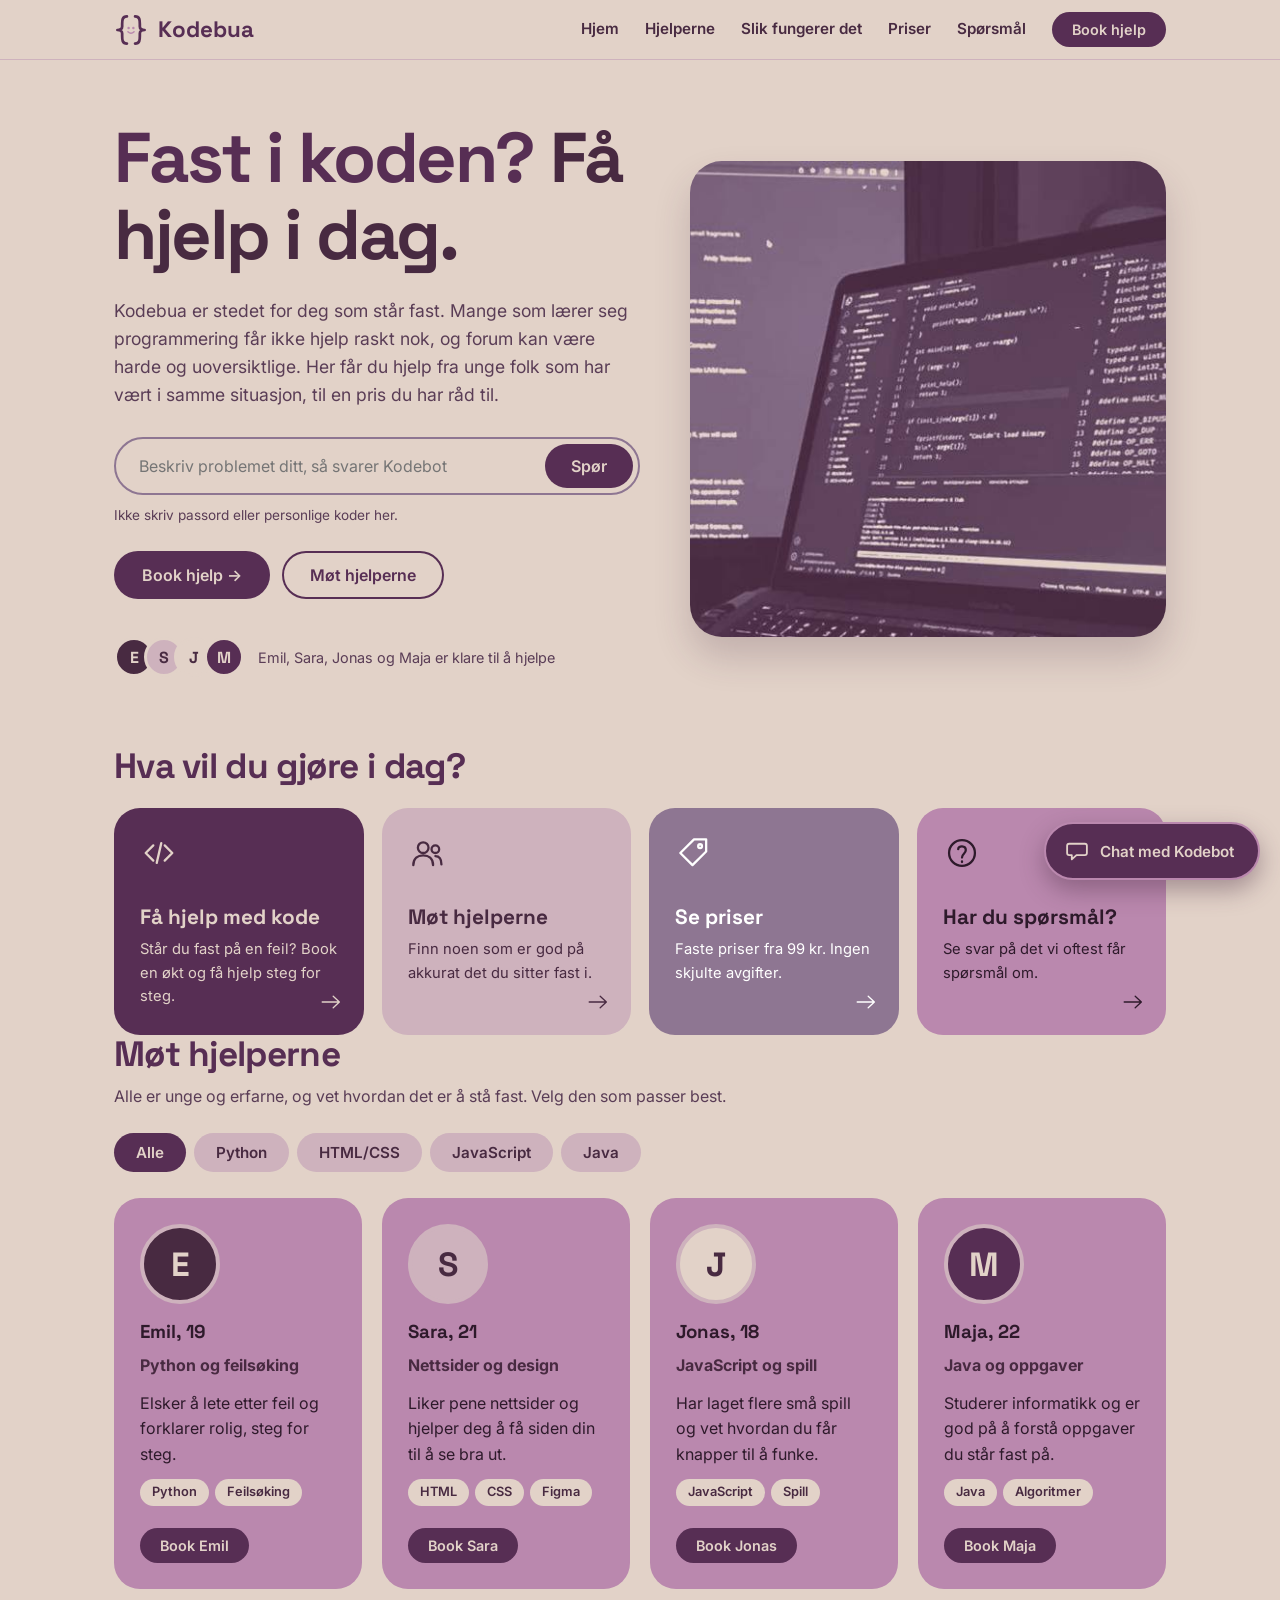
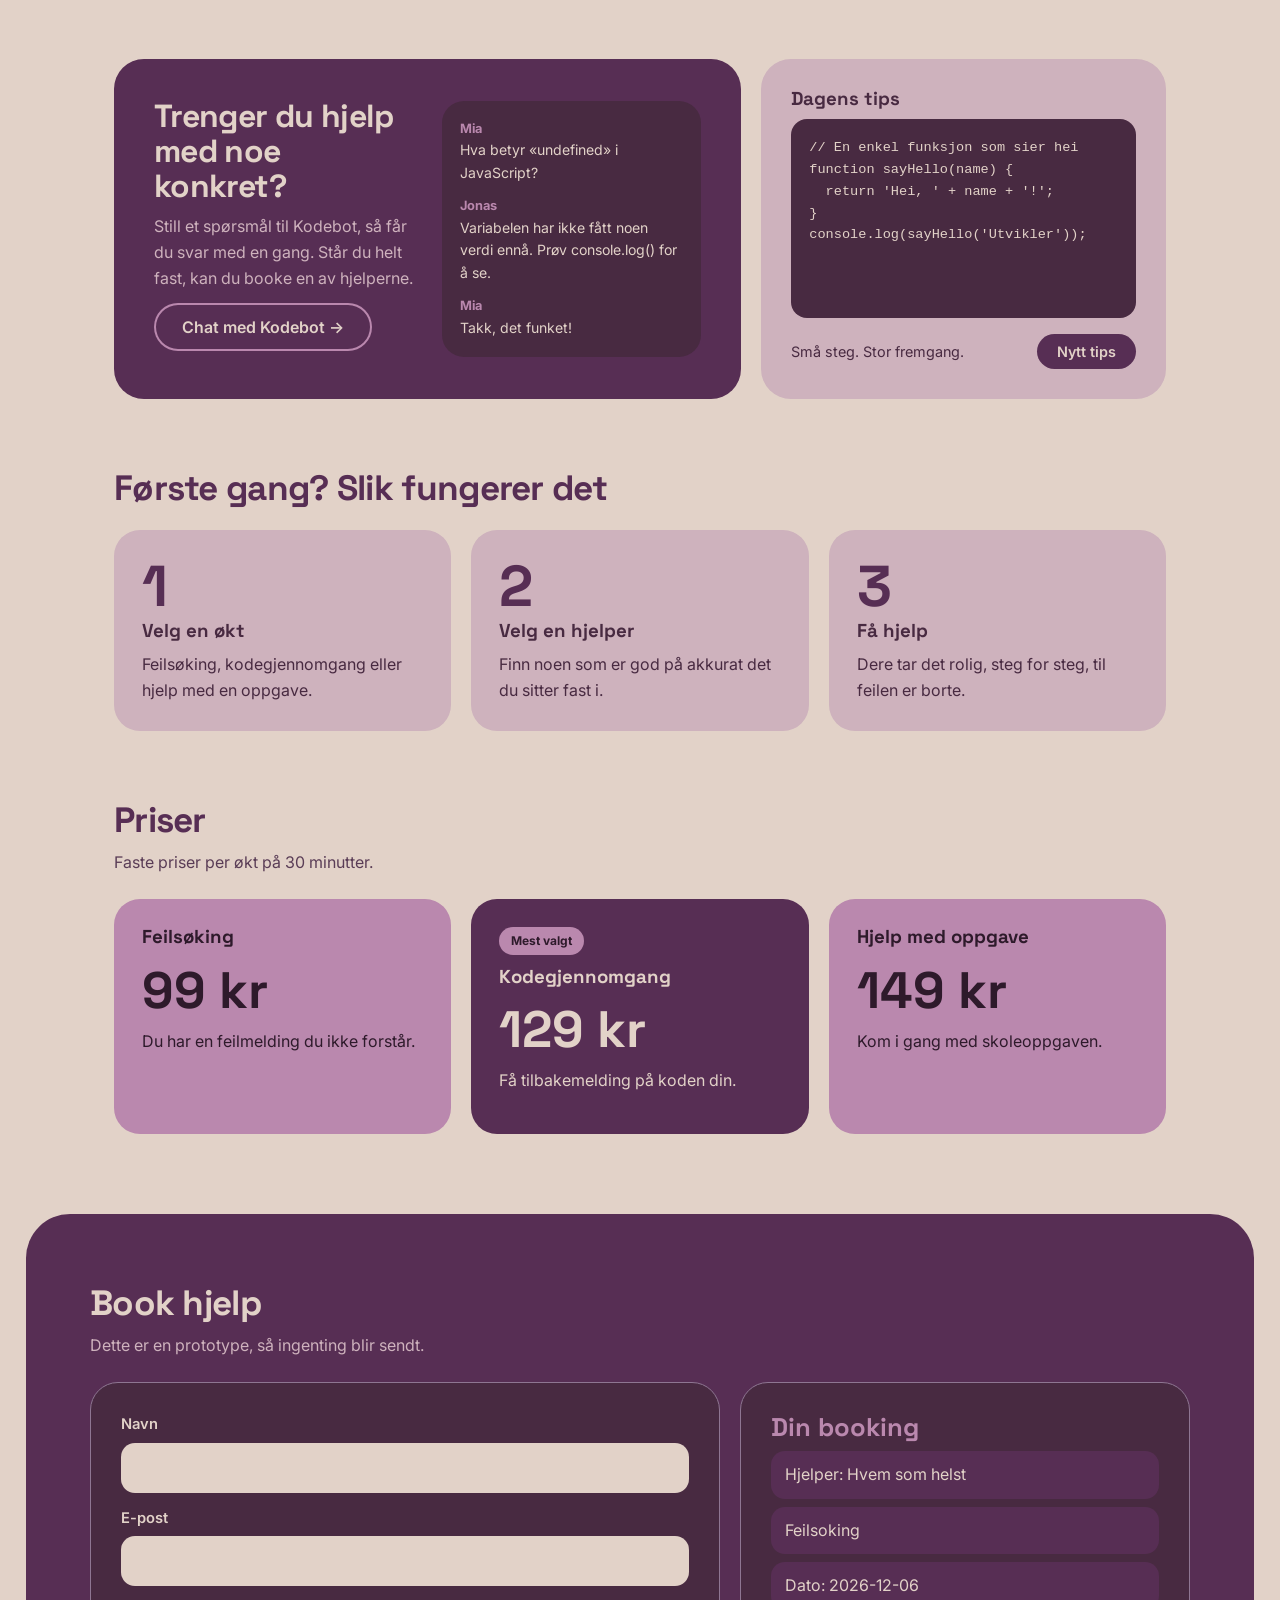
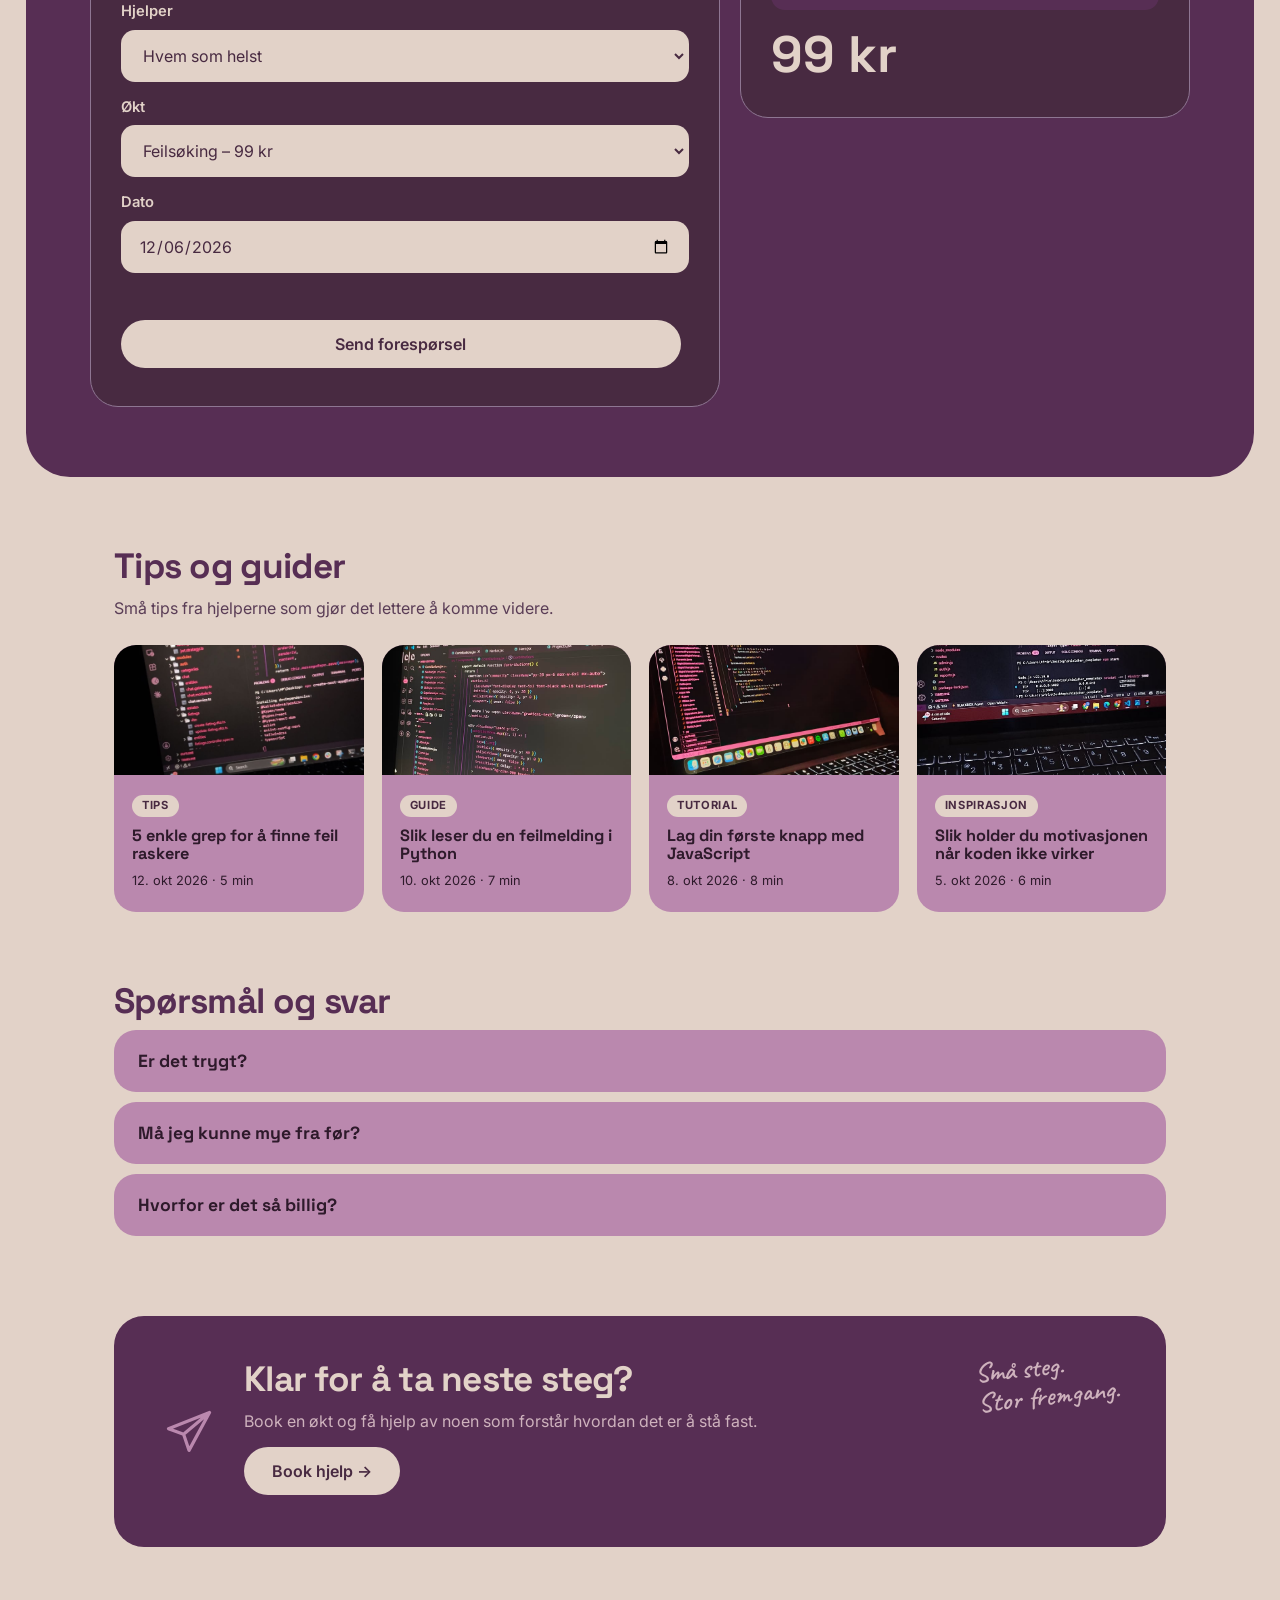
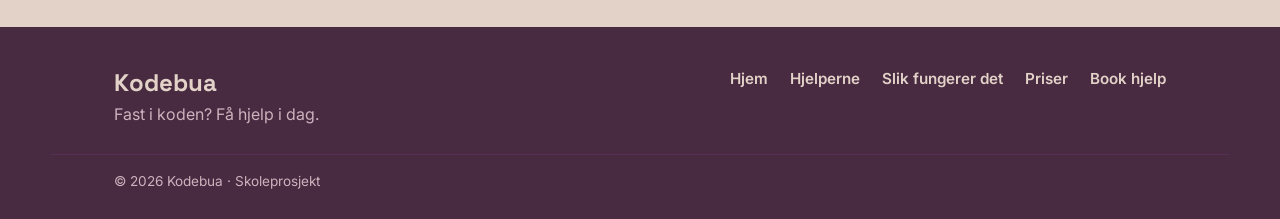
==== commit 85868d19: "nettside" ====
--- a/index.html
+++ b/index.html
@@ -479,6 +479,7 @@
         </button>
       </form>
     </div>
-    <script src="script.js"></script>
+    <script src="api.js"></script>
+    <script src="app.js"></script>
   </body>
 </html>
--- a/style.css
+++ b/style.css
@@ -73,7 +73,6 @@
   margin-bottom: 24px;
 }
 
-/* gjør at innholdet i rutenettene kan krympe på små skjermer */
 .hero > *,
 .hjelpeblokk > *,
 .bookboks > *,
@@ -599,7 +598,6 @@
   gap: 20px;
 }
 
-/* denne hadde en skråstrek foran (\#skjema), så den virket ikke */
 #skjema {
   background: var(--puce);
   border: 1px solid var(--mount);
@@ -780,7 +778,6 @@
   transform: rotate(-6deg);
 }
 
-/* bunnen */
 footer {
   margin-top: 80px;
   padding: 40px 0 26px;
@@ -824,7 +821,6 @@
   color: var(--silver);
 }
 
-/* chatboten */
 .chatKnapp {
   position: fixed;
   right: 20px;
@@ -1040,7 +1036,6 @@
   }
 }
 
-/* ---------- nettbrett ---------- */
 @media (max-width: 1000px) {
   .valg,
   .hjelpere,
@@ -1052,7 +1047,6 @@
   }
 }
 
-/* ---------- stor mobil og liten nettbrett ---------- */
 @media (max-width: 820px) {
   .seksjon {
     padding-top: 56px;
@@ -1150,7 +1144,6 @@
   }
 }
 
-/* ---------- mobil ---------- */
 @media (max-width: 560px) {
   .valg,
   .hjelpere,
@@ -1198,7 +1191,6 @@
     flex-wrap: wrap;
   }
 
-  /* chatknappen blir rund så den ikke dekker innhold */
   .chatKnapp {
     font-size: 0;
     gap: 0;
@@ -1211,7 +1203,6 @@
     height: 28px;
   }
 
-  /* chatvinduet fyller bredden på mobil */
   .chatVindu {
     left: 12px;
     right: 12px;
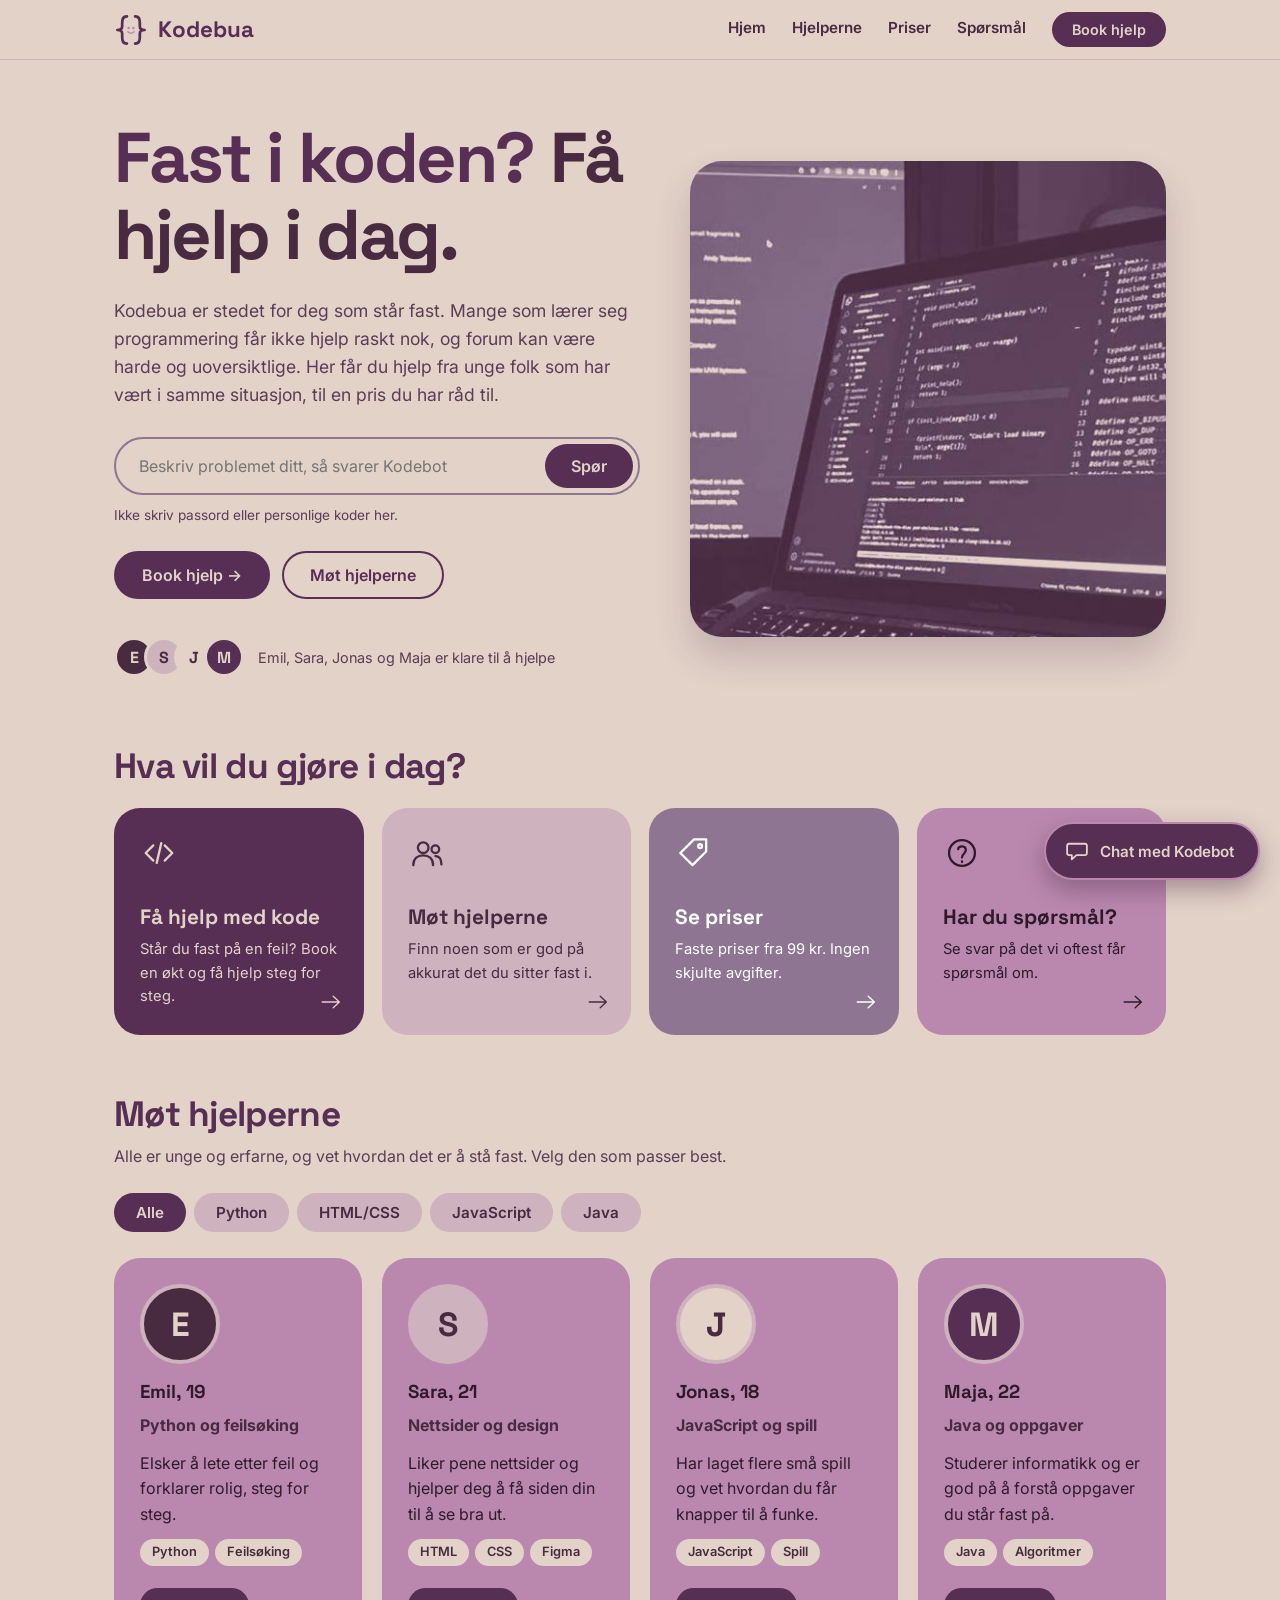
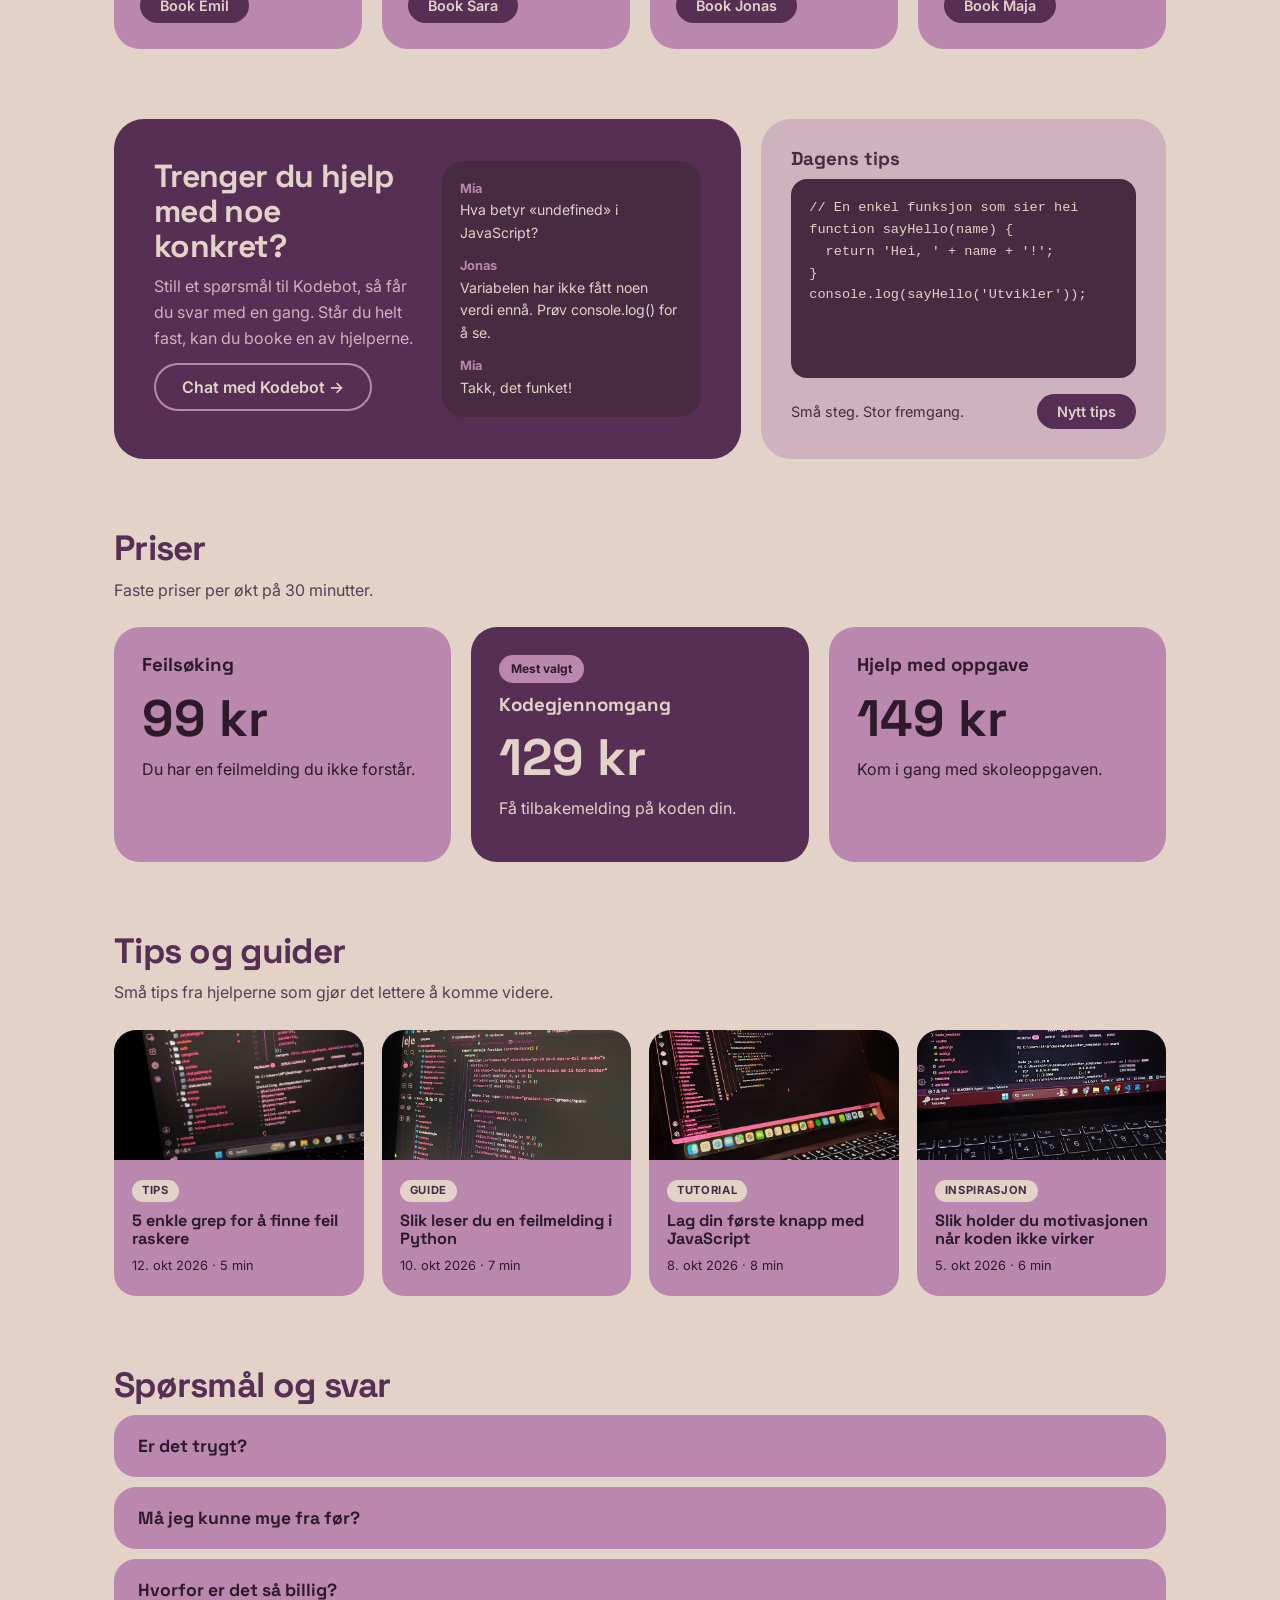
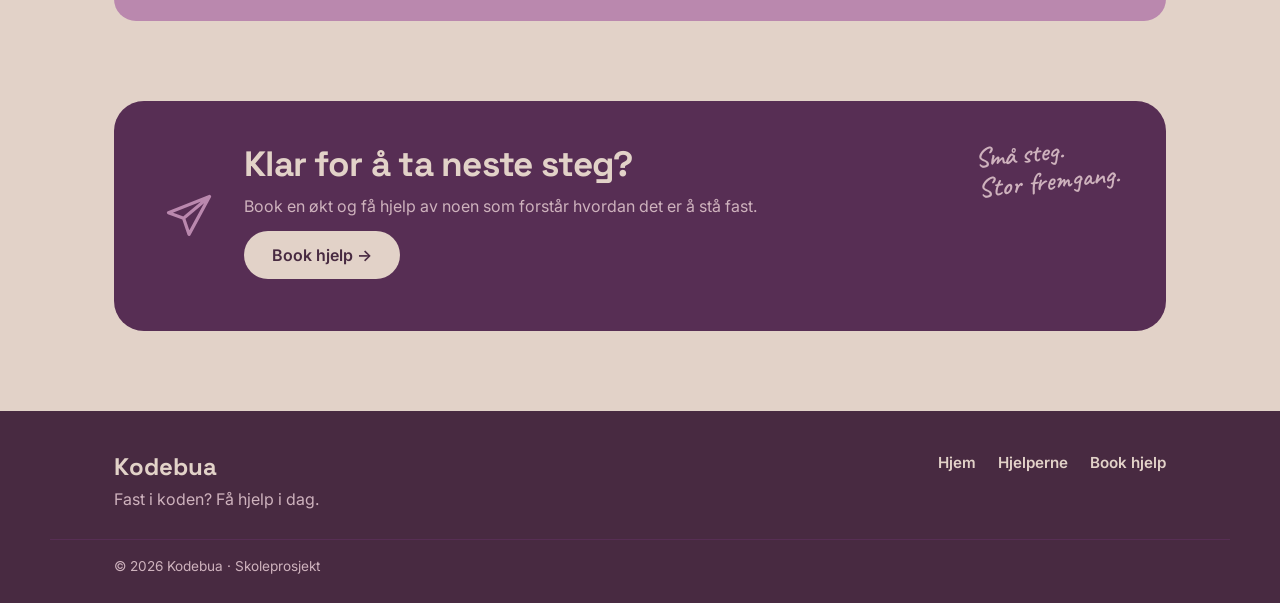
==== commit 8d7461f6: "nettside" ====
--- a/index.html
+++ b/index.html
@@ -7,6 +7,17 @@
       content="width=device-width, initial-scale=1, viewport-fit=cover"
     />
     <title>Kodebua – programmeringshjelp</title>
+    <script>
+      document.documentElement.classList.add("js");
+    </script>
+    <noscript
+      ><style>
+        .reveal {
+          opacity: 1 !important;
+          transform: none !important;
+        }
+      </style></noscript
+    >
     <link
       href="https://fonts.googleapis.com/css2?family=Caveat:wght@600&family=Inter:wght@400;600&family=Space+Grotesk:wght@500;700&display=swap"
       rel="stylesheet"
@@ -16,7 +27,7 @@
   <body>
     <header class="topp">
       <div class="wrap topprad">
-        <a class="logo" href="#hjem">
+        <a class="logo" href="index.html">
           <svg
             viewBox="0 0 100 100"
             width="34"
@@ -43,15 +54,15 @@
         </a>
         <button id="menyKnapp" class="burger">☰</button>
         <nav id="meny">
-          <a href="#hjem">Hjem</a>
+          <a href="index.html">Hjem</a>
           <a href="#hjelpere">Hjelperne</a>
-          <a href="#slik">Slik fungerer det</a>
           <a href="#priser">Priser</a>
           <a href="#faq">Spørsmål</a>
-          <a href="#book" class="knapp liten">Book hjelp</a>
+          <a href="book.html" class="knapp liten">Book hjelp</a>
         </nav>
       </div>
     </header>
+
     <section id="hjem" class="hero wrap">
       <div>
         <h1>Fast i koden? <span>Få hjelp i dag.</span></h1>
@@ -74,7 +85,7 @@
         </form>
         <p class="sokTips">Ikke skriv passord eller personlige koder her.</p>
 
-        <a href="#book" class="knapp">Book hjelp →</a>
+        <a href="book.html" class="knapp">Book hjelp →</a>
         <a href="#hjelpere" class="knapp omriss">Møt hjelperne</a>
 
         <div class="avatarer">
@@ -87,10 +98,11 @@
         <img src="bilder/hero.jpg" alt="Kode på en laptop" />
       </div>
     </section>
+
     <section class="wrap seksjon">
       <h2>Hva vil du gjøre i dag?</h2>
       <div class="valg">
-        <a href="#book" class="v1">
+        <a href="book.html" class="v1 reveal">
           <svg viewBox="0 0 100 100" class="ikon">
             <path d="M35 30L15 50L35 70M65 30L85 50L65 70M56 24L44 76" />
           </svg>
@@ -100,7 +112,7 @@
             <path d="M10 50H86M60 24L88 50L60 76" />
           </svg>
         </a>
-        <a href="#hjelpere" class="v2">
+        <a href="#hjelpere" class="v2 reveal">
           <svg viewBox="0 0 100 100" class="ikon">
             <circle cx="40" cy="36" r="14" />
             <path d="M14 82C14 64 26 56 40 56C54 56 66 64 66 82" />
@@ -113,7 +125,7 @@
             <path d="M10 50H86M60 24L88 50L60 76" />
           </svg>
         </a>
-        <a href="#priser" class="v3">
+        <a href="#priser" class="v3 reveal">
           <svg viewBox="0 0 100 100" class="ikon">
             <path d="M14 50L50 14H82V46L46 82Z" />
             <circle cx="66" cy="32" r="5" />
@@ -124,7 +136,7 @@
             <path d="M10 50H86M60 24L88 50L60 76" />
           </svg>
         </a>
-        <a href="#faq" class="v4">
+        <a href="#faq" class="v4 reveal">
           <svg viewBox="0 0 100 100" class="ikon">
             <circle cx="50" cy="50" r="34" />
             <path d="M40 40C40 30 60 30 60 42C60 52 50 52 50 62M50 72V74" />
@@ -136,7 +148,8 @@
           </svg>
         </a>
       </div>
-      <h2>Møt hjelperne</h2>
+
+      <h2 id="hjelpere" style="margin-top: 60px">Møt hjelperne</h2>
       <p class="under">
         Alle er unge og erfarne, og vet hvordan det er å stå fast. Velg den som
         passer best.
@@ -149,15 +162,15 @@
         <button data-sprak="java">Java</button>
       </div>
       <div class="hjelpere">
-        <article class="hjelper" data-sprak="python">
+        <article class="hjelper reveal" data-sprak="python">
           <div class="bilde a1">E</div>
           <h3>Emil, 19</h3>
           <p class="rolle">Python og feilsøking</p>
           <p>Elsker å lete etter feil og forklarer rolig, steg for steg.</p>
           <p class="tags"><span>Python</span><span>Feilsøking</span></p>
-          <button class="knapp liten" data-navn="Emil">Book Emil</button>
-        </article>
-        <article class="hjelper" data-sprak="html css">
+          <a href="book.html?hjelper=Emil" class="knapp liten">Book Emil</a>
+        </article>
+        <article class="hjelper reveal" data-sprak="html css">
           <div class="bilde a2">S</div>
           <h3>Sara, 21</h3>
           <p class="rolle">Nettsider og design</p>
@@ -167,9 +180,9 @@
           <p class="tags">
             <span>HTML</span><span>CSS</span><span>Figma</span>
           </p>
-          <button class="knapp liten" data-navn="Sara">Book Sara</button>
-        </article>
-        <article class="hjelper" data-sprak="javascript">
+          <a href="book.html?hjelper=Sara" class="knapp liten">Book Sara</a>
+        </article>
+        <article class="hjelper reveal" data-sprak="javascript">
           <div class="bilde a3">J</div>
           <h3>Jonas, 18</h3>
           <p class="rolle">JavaScript og spill</p>
@@ -177,9 +190,9 @@
             Har laget flere små spill og vet hvordan du får knapper til å funke.
           </p>
           <p class="tags"><span>JavaScript</span><span>Spill</span></p>
-          <button class="knapp liten" data-navn="Jonas">Book Jonas</button>
-        </article>
-        <article class="hjelper" data-sprak="java">
+          <a href="book.html?hjelper=Jonas" class="knapp liten">Book Jonas</a>
+        </article>
+        <article class="hjelper reveal" data-sprak="java">
           <div class="bilde a4">M</div>
           <h3>Maja, 22</h3>
           <p class="rolle">Java og oppgaver</p>
@@ -187,10 +200,11 @@
             Studerer informatikk og er god på å forstå oppgaver du står fast på.
           </p>
           <p class="tags"><span>Java</span><span>Algoritmer</span></p>
-          <button class="knapp liten" data-navn="Maja">Book Maja</button>
-        </article>
-      </div>
-    </section>
+          <a href="book.html?hjelper=Maja" class="knapp liten">Book Maja</a>
+        </article>
+      </div>
+    </section>
+
     <section class="wrap seksjon hjelpeblokk" id="hjelp">
       <div class="stor">
         <div>
@@ -223,96 +237,37 @@
         </div>
       </div>
     </section>
-    <section id="slik" class="wrap seksjon">
-      <h2>Første gang? Slik fungerer det</h2>
-      <div class="trinn">
-        <div>
-          <b>1</b>
-          <h3>Velg en økt</h3>
-          <p>Feilsøking, kodegjennomgang eller hjelp med en oppgave.</p>
-        </div>
-        <div>
-          <b>2</b>
-          <h3>Velg en hjelper</h3>
-          <p>Finn noen som er god på akkurat det du sitter fast i.</p>
-        </div>
-        <div>
-          <b>3</b>
-          <h3>Få hjelp</h3>
-          <p>Dere tar det rolig, steg for steg, til feilen er borte.</p>
-        </div>
-      </div>
-    </section>
+
     <section id="priser" class="wrap seksjon">
       <h2>Priser</h2>
       <p class="under">Faste priser per økt på 30 minutter.</p>
       <div class="priser">
-        <div>
+        <div class="reveal">
           <h3>Feilsøking</h3>
           <p class="pris">99 kr</p>
           <p>Du har en feilmelding du ikke forstår.</p>
         </div>
-        <div class="populaer">
+        <div class="populaer reveal">
           <span class="badge">Mest valgt</span>
           <h3>Kodegjennomgang</h3>
           <p class="pris">129 kr</p>
           <p>Få tilbakemelding på koden din.</p>
         </div>
-        <div>
+        <div class="reveal">
           <h3>Hjelp med oppgave</h3>
           <p class="pris">149 kr</p>
           <p>Kom i gang med skoleoppgaven.</p>
         </div>
       </div>
     </section>
-    <section id="book" class="mork">
-      <div class="indre">
-        <h2>Book hjelp</h2>
-        <p class="under">Dette er en prototype, så ingenting blir sendt.</p>
-        <div class="bookboks">
-          <form id="skjema">
-            <label>Navn <input id="navn" type="text" /></label>
-            <label>E-post <input id="epost" type="text" /></label>
-            <label
-              >Hjelper
-              <select id="hjelper">
-                <option>Hvem som helst</option>
-                <option>Emil</option>
-                <option>Sara</option>
-                <option>Jonas</option>
-                <option>Maja</option>
-              </select>
-            </label>
-            <label
-              >Økt
-              <select id="okt">
-                <option value="99">Feilsøking – 99 kr</option>
-                <option value="129">Kodegjennomgang – 129 kr</option>
-                <option value="149">Hjelp med oppgave – 149 kr</option>
-              </select>
-            </label>
-            <label>Dato <input id="dato" type="date" /></label>
-            <p id="feil" class="feil"></p>
-            <button class="knapp" type="submit">Send forespørsel</button>
-          </form>
-          <div class="sammendrag">
-            <h3>Din booking</h3>
-            <p class="linje" id="sumHjelper"></p>
-            <p class="linje" id="sumOkt"></p>
-            <p class="linje" id="sumDato"></p>
-            <p id="sumPris" class="storpris"></p>
-          </div>
-        </div>
-        <div id="takk" class="takk" hidden></div>
-      </div>
-    </section>
+
     <section id="guider" class="wrap seksjon">
       <h2>Tips og guider</h2>
       <p class="under">
         Små tips fra hjelperne som gjør det lettere å komme videre.
       </p>
       <div class="artikler">
-        <article>
+        <article class="reveal">
           <img src="bilder/program4.jpg" alt="" />
           <div>
             <span class="tag">Tips</span>
@@ -320,7 +275,7 @@
             <p>12. okt 2026 · 5 min</p>
           </div>
         </article>
-        <article>
+        <article class="reveal">
           <img src="bilder/program1.jpg" alt="" />
           <div>
             <span class="tag">Guide</span>
@@ -328,7 +283,7 @@
             <p>10. okt 2026 · 7 min</p>
           </div>
         </article>
-        <article>
+        <article class="reveal">
           <img src="bilder/program2.jpg" alt="" />
           <div>
             <span class="tag">Tutorial</span>
@@ -336,7 +291,7 @@
             <p>8. okt 2026 · 8 min</p>
           </div>
         </article>
-        <article>
+        <article class="reveal">
           <img src="bilder/program3.jpg" alt="" />
           <div>
             <span class="tag">Inspirasjon</span>
@@ -346,6 +301,7 @@
         </article>
       </div>
     </section>
+
     <section id="faq" class="wrap seksjon">
       <h2>Spørsmål og svar</h2>
       <div class="faq">
@@ -370,6 +326,7 @@
         </div>
       </div>
     </section>
+
     <section class="wrap seksjon">
       <div class="cta">
         <svg viewBox="0 0 100 100" class="ctaikon">
@@ -381,7 +338,7 @@
             Book en økt og få hjelp av noen som forstår hvordan det er å stå
             fast.
           </p>
-          <a href="#book" class="knapp lys">Book hjelp →</a>
+          <a href="book.html" class="knapp lys">Book hjelp →</a>
         </div>
         <p class="notat2">Små steg.<br />Stor fremgang.</p>
       </div>
@@ -394,13 +351,14 @@
           <p>Fast i koden? Få hjelp i dag.</p>
         </div>
         <div class="fotlenker">
-          <a href="#hjem">Hjem</a><a href="#hjelpere">Hjelperne</a
-          ><a href="#slik">Slik fungerer det</a><a href="#priser">Priser</a
-          ><a href="#book">Book hjelp</a>
+          <a href="index.html">Hjem</a>
+          <a href="#hjelpere">Hjelperne</a>
+          <a href="book.html">Book hjelp</a>
         </div>
       </div>
       <p class="wrap skole">© 2026 Kodebua · Skoleprosjekt</p>
     </footer>
+
     <button id="chatKnapp" class="chatKnapp" aria-label="Åpne chat">
       <svg
         viewBox="0 0 100 100"
@@ -418,6 +376,7 @@
       </svg>
       Chat med Kodebot
     </button>
+
     <div id="chatVindu" class="chatVindu" hidden>
       <div class="chatTopp">
         <div class="chatAvatar">
@@ -455,6 +414,10 @@
         <button>Hvordan booker jeg?</button>
         <button>Hvem er hjelperne?</button>
         <button>Er det trygt?</button>
+        <button>Hvordan lager jeg en knapp?</button>
+        <button>Hva er JavaScript?</button>
+        <button>Python feil</button>
+        <button>HTML og CSS</button>
       </div>
       <form id="chatSkjema" class="chatSkjema">
         <input
@@ -479,6 +442,7 @@
         </button>
       </form>
     </div>
+
     <script src="api.js"></script>
     <script src="app.js"></script>
   </body>
--- a/style.css
+++ b/style.css
@@ -117,11 +117,21 @@
   text-decoration: none;
   font-weight: 600;
   font-size: 0.95rem;
-}
-nav a:not(.knapp):hover {
-  color: var(--violet);
-  text-decoration: underline;
-  text-underline-offset: 6px;
+  position: relative;
+  padding-bottom: 3px;
+}
+nav a:not(.knapp)::after {
+  content: "";
+  position: absolute;
+  left: 0;
+  bottom: 0;
+  width: 0;
+  height: 2px;
+  background: var(--orchid);
+  transition: width 0.25s;
+}
+nav a:not(.knapp):hover::after {
+  width: 100%;
 }
 
 .burger {
@@ -202,7 +212,6 @@
   align-items: center;
   margin-top: 30px;
 }
-
 .avatarer span {
   width: 40px;
   height: 40px;
@@ -216,7 +225,6 @@
   border: 3px solid var(--bg);
   margin-right: -10px;
 }
-
 .avatarer p {
   margin: 0 0 0 24px;
   font-size: 0.9rem;
@@ -255,7 +263,6 @@
   border: 2px solid var(--mount);
   border-radius: 999px;
 }
-
 .sok input {
   flex: 1;
   min-width: 0;
@@ -279,7 +286,6 @@
   gap: 18px;
   margin-top: 22px;
 }
-
 .valg a {
   position: relative;
   display: block;
@@ -289,7 +295,6 @@
   text-decoration: none;
   transition: transform 0.2s;
 }
-
 .valg a:hover {
   transform: translateY(-5px);
 }
@@ -347,7 +352,6 @@
   gap: 8px;
   margin-bottom: 26px;
 }
-
 .filter button {
   border: 0;
   cursor: pointer;
@@ -359,7 +363,6 @@
   background: var(--silver);
   color: var(--puce);
 }
-
 .filter button:hover {
   background: var(--mount);
   color: #fff;
@@ -379,6 +382,10 @@
   color: var(--kortTekst);
   border-radius: 26px;
   padding: 26px;
+  transition: transform 0.2s;
+}
+.hjelper:hover {
+  transform: translateY(-3px);
 }
 .hjelper h3 {
   color: var(--kortTekst);
@@ -399,7 +406,6 @@
   margin-bottom: 18px;
   border: 4px solid var(--silver);
 }
-
 img.bilde {
   object-fit: cover;
 }
@@ -407,6 +413,7 @@
   font-weight: 700;
   color: var(--puce);
 }
+
 .tags {
   display: flex;
   flex-wrap: wrap;
@@ -440,7 +447,6 @@
   gap: 28px;
   align-items: center;
 }
-
 .stor h2 {
   color: var(--sand);
   font-size: 2rem;
@@ -548,6 +554,10 @@
   color: var(--kortTekst);
   border-radius: 26px;
   padding: 28px;
+  transition: transform 0.2s;
+}
+.priser div:hover {
+  transform: translateY(-3px);
 }
 .priser h3 {
   color: inherit;
@@ -626,7 +636,6 @@
   color: var(--puce);
   width: 100%;
 }
-
 input:focus,
 select:focus {
   border-color: var(--orchid);
@@ -686,6 +695,10 @@
   color: var(--kortTekst);
   border-radius: 22px;
   overflow: hidden;
+  transition: transform 0.2s;
+}
+.artikler article:hover {
+  transform: translateY(-3px);
 }
 .artikler img {
   height: 130px;
@@ -706,7 +719,6 @@
   padding: 2px 10px;
   border-radius: 999px;
 }
-
 .artikler h3 {
   color: var(--kortTekst);
   font-size: 1.02rem;
@@ -724,7 +736,6 @@
   margin-bottom: 10px;
   overflow: hidden;
 }
-
 .faq button {
   width: 100%;
   text-align: left;
@@ -737,7 +748,6 @@
     sans-serif;
   padding: 20px 24px;
 }
-
 .faq p {
   padding: 0 24px 20px;
   margin: 0;
@@ -765,7 +775,6 @@
   flex-shrink: 0;
   color: var(--orchid);
 }
-
 .notat2 {
   position: absolute;
   right: 48px;
@@ -841,7 +850,6 @@
   box-shadow: 0 10px 24px rgba(72, 42, 65, 0.4);
   transition: transform 0.2s;
 }
-
 .chatKnapp:hover {
   transform: translateY(-3px);
 }
@@ -863,7 +871,6 @@
   box-shadow: 0 20px 50px rgba(72, 42, 65, 0.4);
   animation: opp 0.25s both;
 }
-
 .chatVindu[hidden] {
   display: none;
 }
@@ -922,7 +929,6 @@
   flex-direction: column;
   gap: 10px;
 }
-
 .melding {
   margin: 0;
   max-width: 84%;
@@ -944,7 +950,6 @@
   border-bottom-right-radius: 6px;
   align-self: flex-end;
 }
-
 .skriver {
   display: flex;
   gap: 4px;
@@ -963,7 +968,6 @@
 .skriver span:nth-child(3) {
   animation-delay: 0.3s;
 }
-
 .chatForslag {
   display: flex;
   flex-wrap: wrap;
@@ -985,7 +989,6 @@
   background: var(--mount);
   color: #fff;
 }
-
 .chatSkjema {
   display: flex;
   gap: 8px;
@@ -1024,7 +1027,6 @@
     transform: none;
   }
 }
-
 @keyframes hopp {
   0%,
   60%,
@@ -1034,6 +1036,20 @@
   30% {
     transform: translateY(-5px);
   }
+}
+
+.hero.kort {
+  grid-template-columns: 1fr;
+  padding-top: 40px;
+  padding-bottom: 10px;
+  gap: 0;
+}
+.hero.kort h1 {
+  font-size: 3rem;
+  max-width: 20ch;
+}
+.hero.kort .ingress {
+  max-width: 60ch;
 }
 
 @media (max-width: 1000px) {
@@ -1129,7 +1145,6 @@
     background: var(--bg);
     border-bottom: 1px solid var(--silver);
   }
-
   nav a:not(.knapp) {
     display: block;
     width: 100%;
@@ -1202,7 +1217,6 @@
     width: 28px;
     height: 28px;
   }
-
   .chatVindu {
     left: 12px;
     right: 12px;
@@ -1224,3 +1238,52 @@
 .skjult {
   display: none;
 }
+
+.chatMeldinger {
+  flex: 1 1 auto;
+}
+
+
+.chatTopp button {
+  margin-left: 8px;
+  display: flex;
+  align-items: center;
+  justify-content: center;
+}
+
+
+.chatVindu.utvidet {
+  top: 5vh !important;
+  bottom: 5vh !important;
+  left: 5vw !important;
+  right: 5vw !important;
+  width: 90vw !important;
+  height: 90vh !important;
+  max-width: 1000px !important;
+  max-height: 800px !important;
+  margin: auto !important;
+  z-index: 999;
+}
+
+@media (max-width: 560px) {
+  .chatVindu.utvidet {
+    top: 2vh !important;
+    bottom: 2vh !important;
+    left: 2vw !important;
+    right: 2vw !important;
+    width: 96vw !important;
+    height: 96vh !important;
+    max-height: none !important;
+  }
+}
+
+.chatMeldinger::-webkit-scrollbar {
+  width: 6px;
+}
+.chatMeldinger::-webkit-scrollbar-track {
+  background: transparent;
+}
+.chatMeldinger::-webkit-scrollbar-thumb {
+  background: var(--mount);
+  border-radius: 10px;
+}
